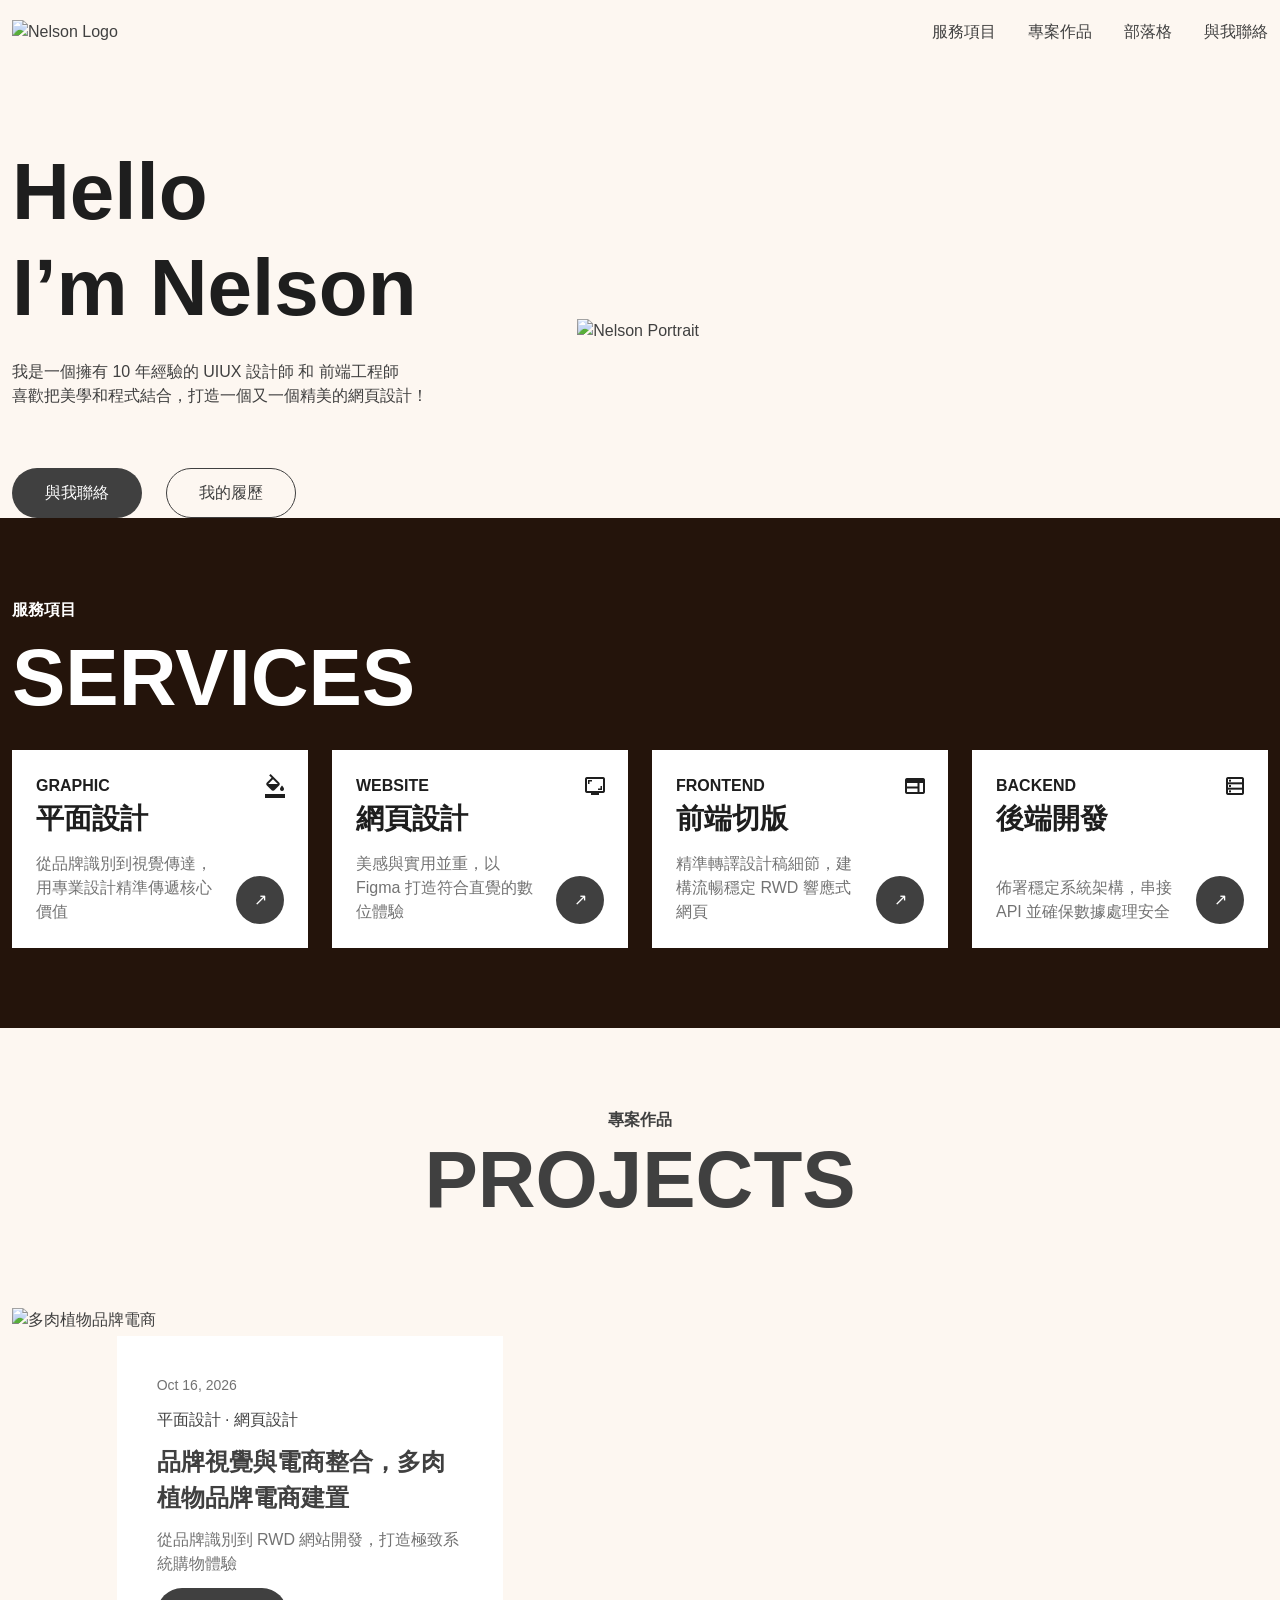
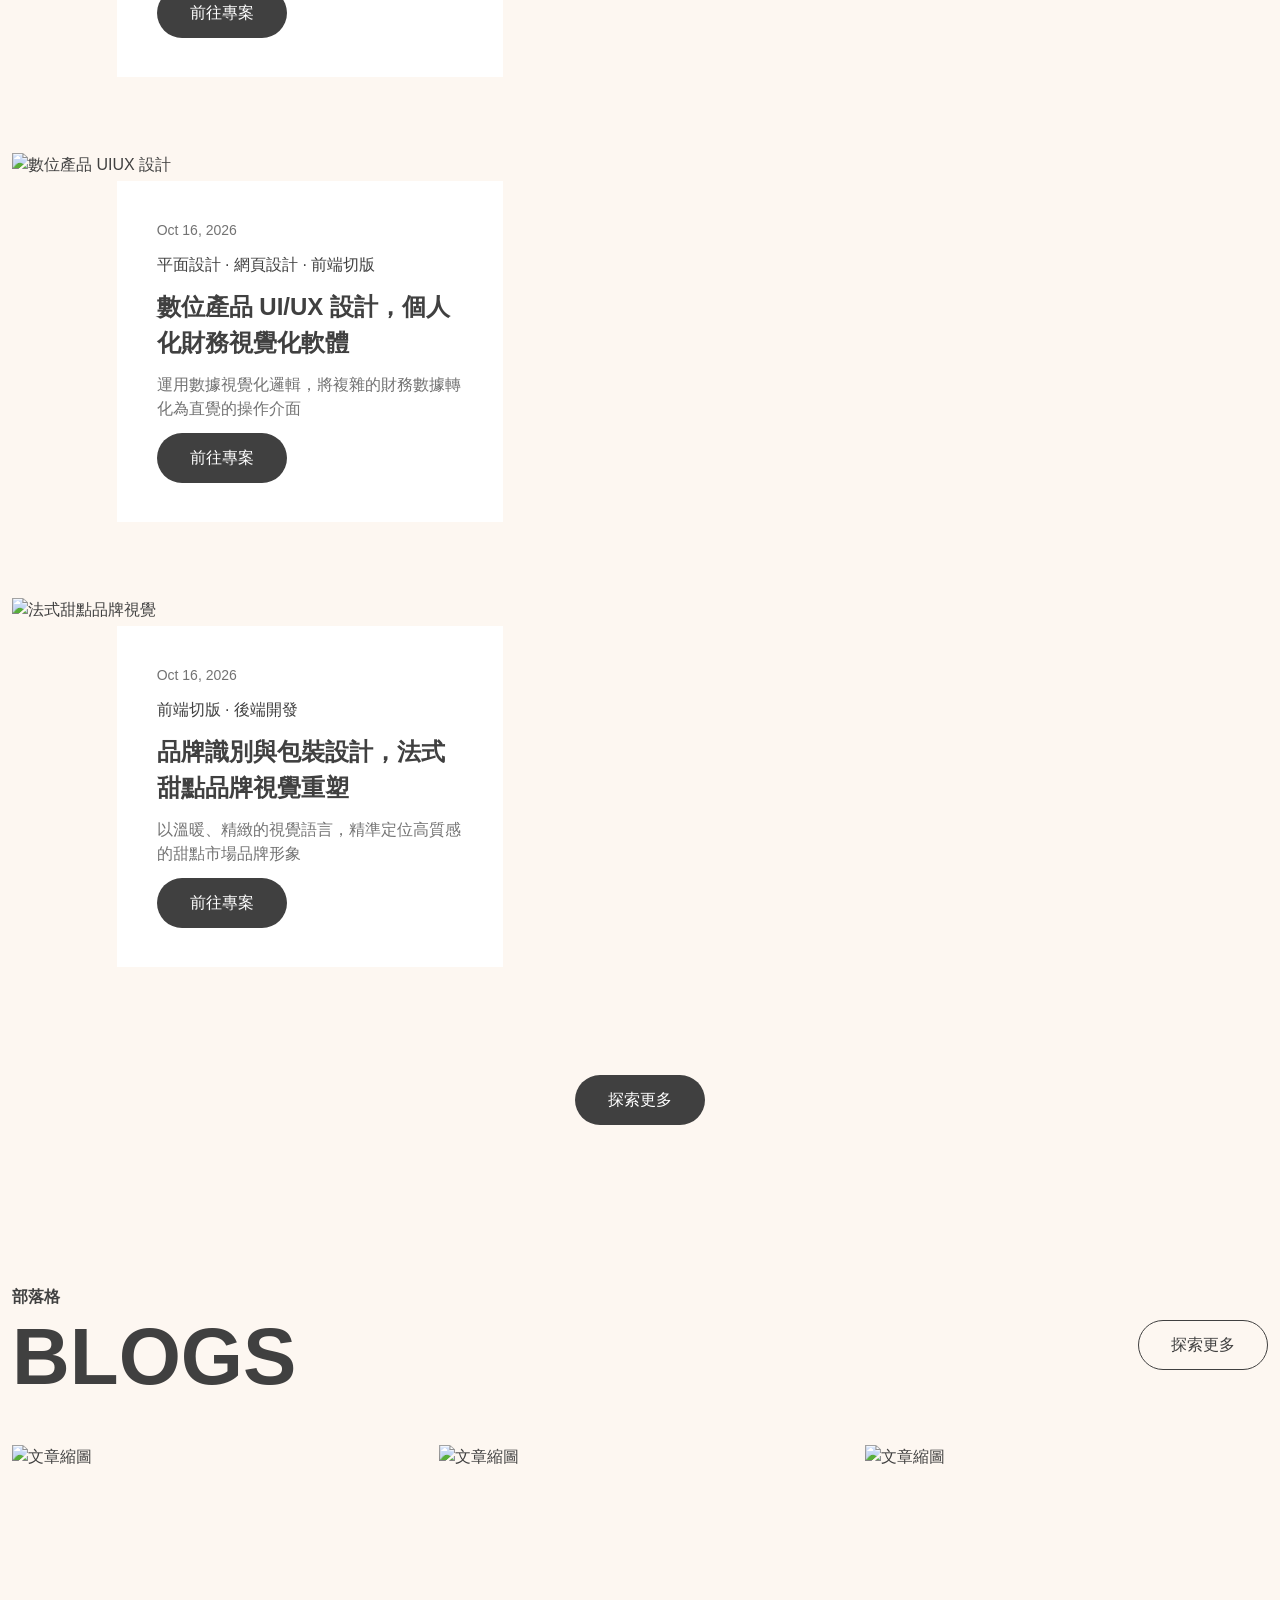
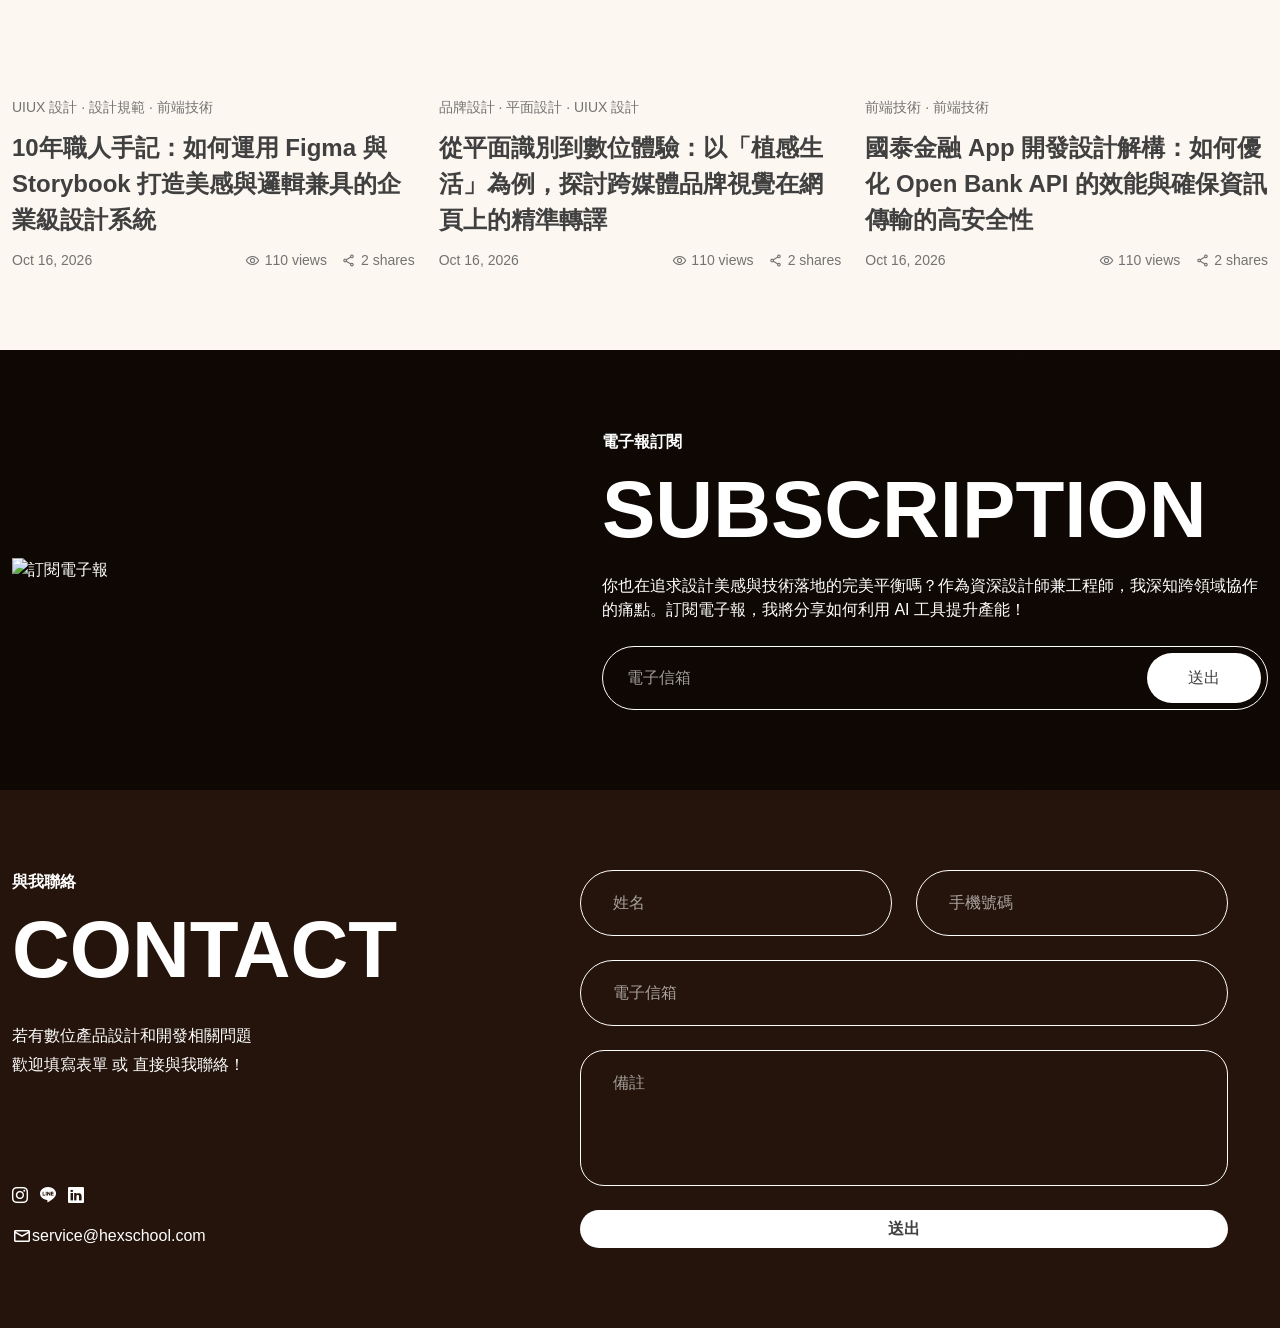
==== index.html @ 018e9fee "Refactor navbar for mobile responsiveness and enhance hero section layout; add projects and blogs se" ====
<!DOCTYPE html>
<html lang="en">
<head>
    <meta charset="UTF-8">
    <meta name="viewport" content="width=device-width, initial-scale=1.0">
    <link rel="stylesheet" href="./style.css">
    <link rel="stylesheet" href="https://cdn.jsdelivr.net/npm/bootstrap-icons@1.13.1/font/bootstrap-icons.min.css">
   <link href="https://fonts.googleapis.com/css2?family=Material+Symbols+Outlined" rel="stylesheet" />
    <title>Document</title>
</head>
<body>
    <!-- Nav Bar 導覽 -->
    <nav class="navbar bg-primary-50">
    <div class="container d-flex justify-between align-center">
        
        <a href="#" class="navbar__logo">
        <img src="https://raw.githubusercontent.com/hexschool/2022-web-layout-training/47001d42324ec6a2c7d00cc74ea79d70c57d578a/2026-web-camp/device-pc.svg" alt="Nelson Logo"> 
        </a>

        <button class="navbar__toggle" id="menu-toggle">
        <span class="material-symbols-outlined">dehaze</span>
        </button>

        <div class="navbar__collapse" id="navbar-collapse">
        <div class="navbar__overlay" id="menu-overlay"></div>
        
        <div class="navbar__menu-wrapper bg-primary-50">
            
            <div class="navbar__mobile-header d-flex justify-between align-center">
            <a href="#" class="navbar__logo">
                <img src="https://raw.githubusercontent.com/hexschool/2022-web-layout-training/47001d42324ec6a2c7d00cc74ea79d70c57d578a/2026-web-camp/device-mobile.svg" alt="Nelson Logo"> 
            </a>
            <button class="navbar__close" id="menu-close">
                <span class="material-symbols-outlined">close</span>
            </button>
            </div>

            <ul class="navbar__menu d-flex">
            <li><a href="#" class="navbar__link text-md text-neutral-700">服務項目</a></li>
            <li><a href="#" class="navbar__link text-md text-neutral-700">專案作品</a></li>
            <li><a href="#" class="navbar__link text-md text-neutral-700">部落格</a></li>
            <li><a href="#" class="navbar__link text-md text-neutral-700">與我聯絡</a></li>
            </ul>

        </div>
        </div>

    </div>
    </nav>

<!-- 首頁視覺區 (Hero Section) -->
    <header class="hero">
      <div class="container d-flex align-center">
          
          <!-- 左側：文字與按鈕區塊 -->
          <div class="hero__content">
            <!-- 🎯 跟著文字的裝飾圖 -->
            <img src="https://github.com/hexschool/2022-web-layout-training/blob/main/2026-web-camp/index_decora_3.png?raw=true" class="decora decora-3" alt="">
            <img src="https://github.com/hexschool/2022-web-layout-training/blob/main/2026-web-camp/index_decora_4.png?raw=true" class="decora decora-4" alt="">
            <img src="https://github.com/hexschool/2022-web-layout-training/blob/main/2026-web-camp/index_decora_5.png?raw=true" class="decora decora-5" alt="">
            
            <h1 class="title-xxxl text-neutral-900">Hello<br>I’m Nelson</h1>
            
            <p class="hero__desc text-md text-neutral-700">
                我是一個擁有 10 年經驗的 UIUX 設計師 和 前端工程師<br>
                喜歡把美學和程式結合，打造一個又一個精美的網頁設計！
            </p>
            
            <div class="hero__actions d-flex">
                <a href="#" class="btn bg-neutral-700 text-white text-md">與我聯絡</a>
                <a href="#" class="btn btn-outline bg-transparent text-neutral-700 text-md">我的履歷</a>
            </div>
          </div>
  
          <!-- 右側：照片區塊 -->
          <div class="hero__image">
            <!-- 🎯 死心塌地跟著照片的裝飾圖 (色塊) -->
            <img src="https://github.com/hexschool/2022-web-layout-training/blob/main/2026-web-camp/index_decora_1.png?raw=true" class="decora decora-1" alt="">
            <img src="https://github.com/hexschool/2022-web-layout-training/blob/main/2026-web-camp/index_decora_2.png?raw=true" class="decora decora-2" alt="">
            <!-- 主角照片 -->
            <img src="https://raw.githubusercontent.com/hexschool/2022-web-layout-training/refs/heads/main/2026-web-camp/index_person.png" class="person-img" alt="Nelson Portrait">
          </div>
          
      </div>
    </header>

    <!-- SERVICES 服務項目區塊 -->
    <section class="services bg-primary-900 text-white">
    <div class="container">
        
        <!-- 區塊標題 -->
        <!-- mb-6 是我們之前設定的 margin-bottom: 24px (可依設計稿微調) -->
        <div class="services__header mb-6">
        <p class="title-xxxs">服務項目</p>
        <h2 class="title-xxxl">SERVICES</h2>
        </div>

    <!-- 服務卡片列表容器 -->
    <div class="services__list">
      
      <!-- 卡片 1：平面設計 -->
      <div class="service-card bg-neutral-0 text-neutral-900">
        <!-- 上半部：標題群組 (左) 與 Icon (右) -->
        <div class="service-card__header d-flex justify-between">
          <div class="d-flex flex-column">
            <span class="title-xxxs">GRAPHIC</span>
            <h3 class="title-md">平面設計</h3>
          </div>
          <span class="material-symbols-outlined card-icon">format_color_fill</span>
        </div>
        
        <!-- 下半部：內文 (左) 與 按鈕 (右) -->
        <div class="service-card__bottom d-flex">
          <p class="text-md text-neutral-500">從品牌識別到視覺傳達，用專業設計精準傳遞核心價值</p>
          <a href="#" class="btn-circle bg-neutral-700 text-white">↗</a>
        </div>
      </div>

      <!-- 卡片 2：網頁設計 -->
      <div class="service-card bg-neutral-0 text-neutral-900">
        <div class="service-card__header d-flex justify-between">
          <div class="d-flex flex-column">
            <span class="title-xxxs">WEBSITE</span>
            <h3 class="title-md">網頁設計</h3>
          </div>
          <span class="material-symbols-outlined card-icon">screenshot_monitor</span>
        </div>
        <div class="service-card__bottom d-flex">
          <p class="text-md text-neutral-500">美感與實用並重，以 Figma 打造符合直覺的數位體驗</p>
          <a href="#" class="btn-circle bg-neutral-700 text-white">↗</a>
        </div>
      </div>

      <!-- 卡片 3：前端切版 -->
      <div class="service-card bg-neutral-0 text-neutral-900">
        <div class="service-card__header d-flex justify-between">
          <div class="d-flex flex-column">
            <span class="title-xxxs">FRONTEND</span>
            <h3 class="title-md">前端切版</h3>
          </div>
          <span class="material-symbols-outlined card-icon">web</span>
        </div>
        <div class="service-card__bottom d-flex">
          <p class="text-md text-neutral-500">精準轉譯設計稿細節，建構流暢穩定 RWD 響應式網頁</p>
          <a href="#" class="btn-circle bg-neutral-700 text-white">↗</a>
        </div>
      </div>

      <!-- 卡片 4：後端開發 -->
      <div class="service-card bg-neutral-0 text-neutral-900">
        <div class="service-card__header d-flex justify-between">
          <div class="d-flex flex-column">
            <span class="title-xxxs">BACKEND</span>
            <h3 class="title-md">後端開發</h3>
          </div>
          <span class="material-symbols-outlined card-icon">data_table</span>
        </div>
        <div class="service-card__bottom d-flex">
          <p class="text-md text-neutral-500">佈署穩定系統架構，串接 API 並確保數據處理安全</p>
          <a href="#" class="btn-circle bg-neutral-700 text-white">↗</a>
        </div>
      </div>

    </div>
    </div>
    </section>

    <section class="projects">
    <div class="container">
        
        <div class="projects__header text-center" style="margin-bottom: 80px;">
        <p class="title-xxxs text-neutral-700">專案作品</p>
        <h2 class="title-xxxl text-neutral-700">PROJECTS</h2>
        </div>

        <div class="projects__list d-flex flex-column">
        
        <div class="project-card">
            <div class="project-card__image">
            <img src="https://github.com/hexschool/2022-web-layout-training/blob/main/2026-web-camp/project_1.png?raw=true" alt="多肉植物品牌電商">
            </div>
            
            <div class="project-card__content bg-neutral-0 text-neutral-700">
            <p class="text-sm text-neutral-500">Oct 16, 2026</p>
            <p class="text-md text-neutral-700">平面設計 · 網頁設計</p>
            <h3 class="title-sm text-neutral-700">品牌視覺與電商整合，多肉植物品牌電商建置</h3>
            <p class="text-md text-neutral-500">從品牌識別到 RWD 網站開發，打造極致系統購物體驗</p>
            <a href="#" class="btn bg-neutral-700 text-white text-md">前往專案</a>
            </div>
        </div>

        <div class="project-card">
            <div class="project-card__image">
            <img src="https://github.com/hexschool/2022-web-layout-training/blob/main/2026-web-camp/project_2.png?raw=true" alt="數位產品 UIUX 設計">
            </div>
            
            <div class="project-card__content bg-neutral-0 text-neutral-900">
            <p class="text-sm text-neutral-500">Oct 16, 2026</p>
            <p class="text-md text-neutral-700">平面設計 · 網頁設計 · 前端切版</p>
            <h3 class="title-sm text-neutral-700">數位產品 UI/UX 設計，個人化財務視覺化軟體</h3>
            <p class="text-md text-neutral-500">運用數據視覺化邏輯，將複雜的財務數據轉化為直覺的操作介面</p>
            <a href="#" class="btn bg-neutral-700 text-white text-md">前往專案</a>
            </div>
        </div>

        <div class="project-card">
            <div class="project-card__image">
            <img src="https://github.com/hexschool/2022-web-layout-training/blob/main/2026-web-camp/project_3.png?raw=true" alt="法式甜點品牌視覺">
            </div>
            
            <div class="project-card__content bg-neutral-0 text-neutral-900">
            <p class="text-sm text-neutral-500">Oct 16, 2026</p>
            <p class="text-md text-neutral-700">前端切版 · 後端開發</p>
            <h3 class="title-sm text-neutral-700">品牌識別與包裝設計，法式甜點品牌視覺重塑</h3>
            <p class="text-md text-neutral-500">以溫暖、精緻的視覺語言，精準定位高質感的甜點市場品牌形象</p>
            <a href="#" class="btn bg-neutral-700 text-white text-md">前往專案</a>
            </div>
        </div>

        </div>

        <div class="d-flex justify-center" style="margin-top: 80px;">
        <a href="#" class="btn bg-neutral-700 text-white text-md">探索更多</a>
        </div>

    </div>
    </section>

    <section class="blogs">
    <div class="container">
        
        <div class="blogs__header d-flex justify-between align-end" style="margin-bottom: 40px;">
        <div>
            <p class="title-xxxs text-neutral-700">部落格</p>
            <h2 class="title-xxxl text-neutral-700">BLOGS</h2>
        </div>
        <a href="#" class="btn btn-outline bg-transparent text-neutral-700 text-md">探索更多</a>
        </div>

        <div class="blogs__list">
        
        <div class="blog-card">
            <div class="blog-card__image">
            <img src="https://github.com/hexschool/2022-web-layout-training/blob/main/2026-web-camp/blog_2.png?raw=true" alt="文章縮圖">
            </div>
            
            <div class="blog-card__content">
            <p class="text-sm text-neutral-500">UIUX 設計 · 設計規範 · 前端技術</p>
            <h3 class="title-sm text-neutral-700">10年職人手記：如何運用 Figma 與 Storybook 打造美感與邏輯兼具的企業級設計系統</h3>
            
            <div class="blog-card__meta text-sm text-neutral-500">
                <span>Oct 16, 2026</span>
                
                <div class="meta-stats">
                <div class="stat-item">
                    <span class="material-symbols-outlined meta-icon">visibility</span>
                    <span>110 views</span>
                </div>
                <div class="stat-item">
                    <span class="material-symbols-outlined meta-icon">share</span>
                    <span>2 shares</span>
                </div>
                </div>
                
            </div>
            </div>
        </div>

        <div class="blog-card">
            <div class="blog-card__image">
            <img src="https://github.com/hexschool/2022-web-layout-training/blob/main/2026-web-camp/blog_3.png?raw=true" alt="文章縮圖">
            </div>
            <div class="blog-card__content">
            <p class="text-sm text-neutral-500">品牌設計 · 平面設計 · UIUX 設計</p>
            <h3 class="title-sm text-neutral-700">從平面識別到數位體驗：以「植感生活」為例，探討跨媒體品牌視覺在網頁上的精準轉譯</h3>
            <div class="blog-card__meta text-sm text-neutral-500">
                <span>Oct 16, 2026</span>
                <div class="meta-stats">
                <div class="stat-item">
                    <span class="material-symbols-outlined meta-icon">visibility</span>
                    <span>110 views</span>
                </div>
                <div class="stat-item">
                    <span class="material-symbols-outlined meta-icon">share</span>
                    <span>2 shares</span>
                </div>
                </div>
            </div>
            </div>
        </div>

        <div class="blog-card">
            <div class="blog-card__image">
            <img src="https://github.com/hexschool/2022-web-layout-training/blob/main/2026-web-camp/blog_4.png?raw=true" alt="文章縮圖">
            </div>
            <div class="blog-card__content">
            <p class="text-sm text-neutral-500">前端技術 · 前端技術</p>
            <h3 class="title-sm text-neutral-700">國泰金融 App 開發設計解構：如何優化 Open Bank API 的效能與確保資訊傳輸的高安全性</h3>
            <div class="blog-card__meta text-sm text-neutral-500">
                <span>Oct 16, 2026</span>
                <div class="meta-stats">
                <div class="stat-item">
                    <span class="material-symbols-outlined meta-icon">visibility</span>
                    <span>110 views</span>
                </div>
                <div class="stat-item">
                    <span class="material-symbols-outlined meta-icon">share</span>
                    <span>2 shares</span>
                </div>
                </div>
            </div>
            </div>
        </div>

        </div>
    </div>
    </section>

    <section class="subscription bg-primary-900 text-white">
    <div class="container d-flex justify-between align-center">
        
        <div class="subscription__image">
        <img src="https://github.com/hexschool/2022-web-layout-training/blob/main/2026-web-camp/subscription.png?raw=true" alt="訂閱電子報">
        </div>

        <div class="subscription__content">
        <div class="subscription__header">
            <p class="title-xxxs text-white mb-2">電子報訂閱</p>
            <h2 class="title-xxxl text-white mb-4">SUBSCRIPTION</h2>
            <p class="text-md text-white">
            你也在追求設計美感與技術落地的完美平衡嗎？作為資深設計師兼工程師，我深知跨領域協作的痛點。訂閱電子報，我將分享如何利用 AI 工具提升產能！
            </p>
        </div>
        
        <form class="subscription__form d-flex align-center">
            <input type="email" placeholder="電子信箱" class="subscription__input text-md" required>
            <button type="submit" class="btn bg-neutral-0 text-neutral-700 text-md font-bold">送出</button>
        </form>
        </div>

    </div>
    </section>

    <section class="contact bg-primary-900 text-white">
    <div class="container">
        <div class="contact__inner">
      
      <div class="contact__text">
        <div class="contact__header mb-6">
          <p class="title-xxxs mb-2">與我聯絡</p>
          <h2 class="title-xxxl">CONTACT</h2>
        </div>
        <p class="text-md mb-6" style="line-height: 1.8;">
          若有數位產品設計和開發相關問題<br>
          歡迎填寫表單 或 直接與我聯絡！
        </p>
      </div>

      <form class="contact__form">
        <div class="form-row d-flex">
          <input class="form-input text-md" type="text" placeholder="姓名" required />
          <input class="form-input text-md" type="tel" placeholder="手機號碼" required />
        </div>
        <input class="form-input text-md" type="email" placeholder="電子信箱" required />
        <textarea class="form-textarea text-md" placeholder="備註"></textarea>
        <button type="submit" class="btn bg-neutral-0 text-neutral-700 title-xxxs submit-btn">送出</button>
      </form>

      <div class="contact__social-group">
        <div class="contact__socials d-flex align-center mb-4" style="gap: 12px;">
          <a href="#" class="social-icon"><i class="bi bi-instagram"></i></a>
          <a href="#" class="social-icon"><i class="bi bi-line"></i></a>
          <a href="#" class="social-icon"><i class="bi bi-linkedin"></i></a>
        </div>
        <div class="contact__email text-md d-flex align-center gap-2">
          <span class="material-symbols-outlined" style="font-size: 20px;">mail</span> 
          service@hexschool.com
        </div>
      </div>

    </div>
    </div>
    </section>

    <script src="all.js"></script>

</body>
</html>
---- style.css ----
/* =========================================
   Base Reset (基礎重置)
   ========================================= */
*, *::before, *::after {
  box-sizing: border-box;
  margin: 0;
  padding: 0;
}

body {
  font-family: var(--font-family-base);
  /* 預設為淺色底、深色字 */
  background-color: var(--color-primary-50); 
  color: var(--color-neutral-700);
  line-height: 1.5;
  -webkit-font-smoothing: antialiased;
}

/* 移除列表與連結的預設樣式 (這對導覽列很重要) */
ul, ol { list-style: none; }
a { text-decoration: none; color: inherit; }

/* =========================================
   OOCSS: 共用外觀 (Skins) - 顏色與排版
   ========================================= */
/* =========================================
   1. Design System Tokens (全域色彩變數)
   ========================================= */
:root {
  /* Primary (主色系) */
  --color-primary-50: #FDF7F1;
  --color-primary-100: #FDE6CF;
  --color-primary-500: #F5B87B;
  --color-primary-900: #24140B;

  /* Neutral (中性色/灰階) */
  --color-neutral-0: #FFFFFF;
  --color-neutral-500: #737373;
  --color-neutral-700: #404040;
  --color-neutral-900: #1E1E1E;

  /* Dark (透明度遮罩) */
  --color-dark-40a: rgba(0, 0, 0, 0.4);
  --color-dark-60a: rgba(0, 0, 0, 0.6);

  --font-family-base: "Noto Sans", sans-serif;
}

/* =========================================
   2. OOCSS: Background Colors (背景色積木)
   ========================================= */
.bg-primary-50  { background-color: var(--color-primary-50); }
.bg-primary-100 { background-color: var(--color-primary-100); }
.bg-primary-500 { background-color: var(--color-primary-500); }
.bg-primary-900 { background-color: var(--color-primary-900); }

.bg-neutral-0   { background-color: var(--color-neutral-0); }
.bg-neutral-500 { background-color: var(--color-neutral-500); }
.bg-neutral-700 { background-color: var(--color-neutral-700); }
.bg-neutral-900 { background-color: var(--color-neutral-900); }

.bg-dark-40a    { background-color: var(--color-dark-40a); }
.bg-dark-60a    { background-color: var(--color-dark-60a); }
.bg-transparent { background-color: transparent; }

/* =========================================
   3. OOCSS: Text Colors (文字顏色積木)
   ========================================= */
/* 這裡我挑選了最常用於文字的顏色來建立 Class，避免產生過多用不到的程式碼 */
.text-primary-500 { color: var(--color-primary-500); }
.text-primary-900 { color: var(--color-primary-900); }

.text-white       { color: var(--color-neutral-0); } /* 習慣上把 neutral-0 叫 white，語意更直覺 */
.text-neutral-500 { color: var(--color-neutral-500); } /* 適合用於次要資訊、日期 */
.text-neutral-700 { color: var(--color-neutral-700); } /* 適合用於主要標題與內文 */
.text-neutral-900 { color: var(--color-neutral-900); }

/* =========================================
   OOCSS: Typography (字體積木) 
   Family: 預設皆為 Noto Sans (於 body 設定)
   ========================================= */

/* --- Display (特大展示字體) | Weight: 700, Line-height: 1.2 --- */
.display-1 { font-size: 300px; font-weight: 700; line-height: 1.2; }
.display-2 { font-size: 160px; font-weight: 700; line-height: 1.2; }

/* --- Heading (標題系統) | Weight: 700 --- */
.title-xxxl  { font-size: 80px; font-weight: 700; line-height: 1.2; }
.title-xxl   { font-size: 48px; font-weight: 700; line-height: 1.2; }
.title-xl    { font-size: 40px; font-weight: 700; line-height: 1.2; }
/* 從 Large 開始，行高變成 1.5 (150%) */
.title-lg    { font-size: 32px; font-weight: 700; line-height: 1.5; }
.title-md    { font-size: 28px; font-weight: 700; line-height: 1.5; }
.title-sm    { font-size: 24px; font-weight: 700; line-height: 1.5; }
.title-xs    { font-size: 20px; font-weight: 700; line-height: 1.5; }
.title-xxs   { font-size: 18px; font-weight: 700; line-height: 1.5; }
.title-xxxs  { font-size: 16px; font-weight: 700; line-height: 1.5; }
.title-xxxxs { font-size: 14px; font-weight: 700; line-height: 1.5; }

/* --- Label / Paragraph (標籤與內文) | Weight: 500, Line-height: 1.5 --- */
/* Noto Sans 的 500 通常對應 CSS 的 medium，若載入的字體只有 400/700，可改為 400 或 normal */
.text-md { font-size: 16px; font-weight: 500; line-height: 1.5; }
.text-sm { font-size: 14px; font-weight: 500; line-height: 1.5; }
.text-xs { font-size: 13px; font-weight: 500; line-height: 1.5; }

/* 預設為桌機版樣式 */
/* =========================================
   OOCSS: Layout Tools (排版積木)
   ========================================= */
/* 文字對齊 */
.text-center { text-align: center; }

/* Flexbox 快捷設定 (保持單一職責) */
.d-flex         { display: flex; }
.flex-column    { flex-direction: column; }
.align-center   { align-items: center; }
.justify-between{ justify-content: space-between; }
.justify-center { justify-content: center; }

/* 常用的通用間距 */
.mb-2 { margin-bottom: 8px; }
.mb-4 { margin-bottom: 16px; }
.mb-6 { margin-bottom: 24px; }

/* =========================================
   OOCSS: 結構物件 (Objects) - 骨架
   ========================================= */
/* 按鈕基礎骨架 (無顏色) */
.btn {
  display: inline-flex;
  align-items: center;
  justify-content: center;
  padding: 12px 32px; /* 預設間距 */
  border-radius: 40px; /* 圓角結構 */
  border: 1px solid transparent; /* 預留給外框按鈕 */
  cursor: pointer;
  transition: all 0.3s ease; /* 互動過場 */
}

/* 按鈕外觀擴充 (實心/外框) */
.btn-outline {
  border-color: currentColor; /* 外框顏色跟隨文字顏色 */
}

/* =========================================
   Layout Container (全域容器)
   ========================================= */
.container {
  max-width: 1320px; 
  padding: 0 12px;
  margin: 0 auto;
}

/*  開始  */
/* =========================================
   Components: Nav Bar (Desktop 預設)
   ========================================= */
.navbar {
  padding: 20px 0; 
  /* 確保 navbar 在最上層，避免被下方區塊蓋住 */
  position: relative; 
  z-index: 100;
}

.navbar__menu {
  gap: 32px; 
}

.navbar__link {
  transition: opacity 0.3s ease; 
}

.navbar__link:hover {
  opacity: 0.7; 
}

/* 在桌機版時，隱藏所有手機專用的按鈕與結構 */
.navbar__toggle,
.navbar__mobile-header,
.navbar__overlay {
  display: none;
}

/* =========================================
   📱 RWD: Nav Bar 手機尺寸 (小於 768px)
   ========================================= */
@media (max-width: 767.98px) {
  
  /* 1. 顯示漢堡按鈕 */
  .navbar__toggle {
    display: block;
    background: transparent;
    border: none;
    color: var(--color-neutral-700);
    cursor: pointer;
  }

  .navbar__toggle span {
    font-size: 28px; /* 讓漢堡圖示稍微大一點，方便點擊 */
    display: flex;
  }

  /* 2. 把整個導覽列抽離畫面，變成全螢幕彈出層 (預設隱藏) */
  .navbar__collapse {
    position: fixed;
    top: 0;
    left: 0;
    width: 100%;
    height: 100vh; /* 佔滿整個螢幕高度 */
    z-index: 999;
    
    /* 🎯 預設隱藏，等待 JS 加上 .is-open class 時才顯示 */
    opacity: 0;
    visibility: hidden;
    transition: all 0.3s ease;
  }

  /* 🎯 當 JS 啟動這個 class 時，選單就會滑順地浮現 */
  .navbar__collapse.is-open {
    opacity: 1;
    visibility: visible;
  }

  /* 3. 60% 黑色遮罩 */
  .navbar__overlay {
    display: block;
    position: absolute;
    top: 0;
    left: 0;
    width: 100%;
    height: 100%;
    /* 套用你設計系統裡早就準備好的 60% 遮罩變數！ */
    background-color: var(--color-dark-60a); 
    z-index: 1;
  }

  /* 4. 白色/淺米色 選單內容區塊 */
  .navbar__menu-wrapper {
    position: relative;
    z-index: 2; /* 確保浮在黑色遮罩之上 */
    padding: 20px 12px 60px; /* 內部留白 */
    /* 展開時，稍微加上陰影增加立體感 */
    box-shadow: 0 4px 20px rgba(0,0,0,0.1); 
  }

  /* 5. 手機版展開時的頭部 (包含 X 按鈕) */
  .navbar__mobile-header {
    display: flex;
    padding-bottom: 40px; /* 與下方選單拉開距離 */
  }

  .navbar__close {
    background: transparent;
    border: none;
    color: var(--color-neutral-700);
    cursor: pointer;
  }

  .navbar__close span {
    font-size: 28px;
    display: flex;
  }

  /* 6. 將原本橫排的選單，改為直排且置中 */
  .navbar__menu {
    flex-direction: column;
    align-items: center;
    gap: 32px; /* 垂直文字的間距 */
  }
}

/* =========================================
   Components: Hero Section (Desktop)
   ========================================= */
.hero {
  padding-top: 80px; 
  padding-bottom: 0; /* 🎯 關鍵 1：強烈移除底部留白，讓內部元素可以直接踩到底線！ */
  overflow: hidden; 
}

/* 🎯 父容器設定相對定位，作為裝飾圖的基準點 */
.hero__content,
.hero__image {
  position: relative; 
  z-index: 1; 
}

.hero .container {
  gap: 24px; 
  align-items: center; /* 讓左邊文字相對於整張照片垂直置中 */
}

.hero__content {
  flex: 1; 
}

.hero__desc {
  margin-top: 24px;
  margin-bottom: 60px; 
}

.hero__actions {
  gap: 24px; 
}

/* 照片區塊大小限制 */
.hero__image {
  /* 🎯 關鍵 2：恢復你原本精準量測的 746px 寬度！ */
  flex: 0 0 746px; 
  max-width: 55%;
}

.hero__image .person-img {
  width: 100%;
  height: 100%;
  object-fit: cover;
  display: block;
}

/* ... (中間的 .decora 裝飾圖設定請完全保留上一版的樣子) ... */

/* =========================================
   📱 RWD: Hero 手機尺寸 (小於 768px)
   ========================================= */
@media (max-width: 767.98px) {
  
  .hero {
    /* 🎯 關鍵 3：手機版因為變成「上圖下文」，文字被擠到最下面，必須把底部的呼吸空間補回來，才不會跟下一個區塊黏在一起 */
    padding-bottom: 80px; 
  }

  .hero .container {
    flex-direction: column-reverse; 
    gap: 40px;
  }

  /* 釋放寬度，讓圖片跟文字都佔滿螢幕 */
  .hero__image,
  .hero__content {
    width: 100%;
    max-width: 100%;
    flex: none;
  }

  /* 微調手機版按鈕間距 */
  .hero__actions {
    gap: 12px;
  }
  
  .hero__actions .btn {
    padding: 12px 24px; 
  }

  /* 隱藏/微調手機版裝飾圖 */
  .decora-3 {
    left: 30%;
  }
  .decora-4 {
    top: 5%;
    right: 0;
  }
  .decora-5 {
    bottom: 30%;
    right: 0;
  }
}

/* =========================================
   🪄 Hero 裝飾圖 (Decorations)
   ========================================= */
.decora {
  position: absolute;
  z-index: -1; /* 預設放在文字和圖片的後方 */
}

/* 依附在照片上的色塊 */
.decora-1 {
  top: -8%; 
  left: -8%;
  z-index: 2; /* 這塊特例，要壓在照片上方 */
}
.decora-2 {
  bottom: 10%; 
  right: -10%;
  z-index: 2;
}

/* 依附在文字區的線條與太陽 */
.decora-3 {
  top: -15%; 
  left: -15%;

}
.decora-4 {
  top: -10%; 
  right: 25%;
}
.decora-5 {
  bottom: -25%; 
  right: -5%;
}

/* =========================================
   📱 RWD: Hero 手機尺寸 (小於 768px)
   ========================================= */
@media (max-width: 767.98px) {
  
  .hero {
    /* 🎯 關鍵 3：手機版因為變成「上圖下文」，文字被擠到最下面，必須把底部的呼吸空間補回來，才不會跟下一個區塊黏在一起 */
    padding-bottom: 80px; 
  }

  .hero .container {
    flex-direction: column-reverse; 
    gap: 40px;
  }

  /* 釋放寬度，讓圖片跟文字都佔滿螢幕 */
  .hero__image,
  .hero__content {
    width: 100%;
    max-width: 100%;
    flex: none;
  }

  /* 微調手機版按鈕間距 */
  .hero__actions {
    gap: 12px;
  }
  
  .hero__actions .btn {
    padding: 12px 24px; 
  }

  /* 隱藏/微調手機版裝飾圖 */
  .decora-3 {
    top: 0; 
    left: 0;
    bottom: 10%;
    right: -5%;
  }
  .decora-4 {
    top: 5%;
    right: -5%;
  }
  .decora-5 {
    bottom: -15%;
    right: 75%;
  }
}

/* =========================================
   Components: Services Section
   ========================================= */
.services {
  padding: 80px 0; /* 區塊上下留白 */
}

.services__header h2 {
  margin-top: 8px; /* 微調小標題跟大標題的間距 */
}

/* 🎯 這裡就是 CSS Grid！只要這 3 行，版面自動切成 4 等份 */
.services__list {
  display: grid; 
  /* 
     翻譯蒟蒻：
     repeat(4, ...) 意思是「重複 4 次」
     1fr (Fraction) 意思是「1 等份的剩餘空間」
     整句的意思就是：幫我畫 4 個欄位 (Columns)，每一個都佔 1 等份 (等寬)！
  */
  grid-template-columns: repeat(4, 3fr); 
  
  /* 這就等於 Figma 裡的 Gutter */
  gap: 24px; 
}

/* =========================================
   Components: Service Card
   ========================================= */
.service-card {
  /* 根據你的截圖，更新為 24px */
  padding: 24px; 
  /* 保底高度，讓它未滿 174px 時也能撐開，超過時自動長高 */
  min-height: 174px; 
  display: flex;
  flex-direction: column; 
}

.card-icon {
  font-size: 21px;
  width: 21px;
  height: 21px;
  flex-shrink: 0; 
}

/* 下半部群組 */
.service-card__bottom {
  /* 這裡維持不變，讓內文與按鈕同行並推到底部 */
  margin-top: 12px; 
  gap: 12px; 
  align-items: flex-end; 
  margin-top: auto; 
  padding-top: 12px; 
}

/* 🎯 根據數據：右下 button 更新為 48px * 48px */
.btn-circle {
  display: inline-flex;
  justify-content: center;
  align-items: center;
  width: 48px;  /* 更新尺寸 */
  height: 48px; /* 更新尺寸 */
  border-radius: 50%; 
  text-decoration: none;
  transition: opacity 0.3s ease;
  flex-shrink: 0; /* 絕對防禦：防止按鈕被長文字擠壓變形 */
}

.btn-circle:hover {
  opacity: 0.8;
}

/* =========================================
   📱 RWD: Services 手機尺寸 (小於 768px)
   ========================================= */
@media (max-width: 767.98px) {
  
  .services {
    padding: 60px 0; /* 手機版可以稍微縮小區塊上下留白 */
  }

  .services__list {
    /* 1. 從 Grid 改為水平 Flex 排列，並且絕對不准換行！ */
    display: flex;
    flex-wrap: nowrap;
    
    /* 2. 開啟水平滾動 */
    overflow-x: auto;
    
    /* 3. 🎯 資深前端切版秘訣：突破 Container 限制
       因為外層 container 有左右 padding，會導致滾動被截斷在畫面內。
       我們利用「負 margin 抵消 + 補回 padding」的技巧，讓卡片可以滑到螢幕最邊緣！*/
    margin-left: -12px;
    margin-right: -12px;
    padding-left: 12px;
    padding-right: 12px;
    
    /* 4. 開啟平滑的滾動吸附功能 (讓卡片滑動時有「卡扣」的感覺) */
    scroll-snap-type: x mandatory;
    
    /* 5. 隱藏醜醜的系統滾動條 (保持介面極簡風格) */
    -ms-overflow-style: none;  /* IE 和 Edge */
    scrollbar-width: none;     /* Firefox */
  }

  /* 隱藏 Chrome, Safari, Opera 的系統滾動條 */
  .services__list::-webkit-scrollbar {
    display: none;
  }

  /* 🎯 鎖死卡片寬度，讓右側露出半張卡片暗示可以滑動 */
  .service-card {
    /* 寬度設為 280px (或視你的設計稿微調)，不允許被擠壓 (flex-shrink: 0) */
    flex: 0 0 280px; 
    
    /* 設定滑動停止時的對齊點：對齊卡片的開頭 */
    scroll-snap-align: start; 
  }
}

/* =========================================
   📱 RWD: Services 手機尺寸 (小於 768px)
   ========================================= */
@media (max-width: 767.98px) {
  
  .services {
    padding: 60px 0; /* 手機版可以稍微縮小區塊上下留白 */
  }

  .services__list {
    /* 1. 從 Grid 改為水平 Flex 排列，並且絕對不准換行！ */
    display: flex;
    flex-wrap: nowrap;
    
    /* 2. 開啟水平滾動 */
    overflow-x: auto;
    
    /* 3. 🎯 資深前端切版秘訣：突破 Container 限制
       因為外層 container 有左右 padding，會導致滾動被截斷在畫面內。
       我們利用「負 margin 抵消 + 補回 padding」的技巧，讓卡片可以滑到螢幕最邊緣！*/
    margin-left: -12px;
    margin-right: -12px;
    padding-left: 12px;
    padding-right: 12px;
    
    /* 4. 開啟平滑的滾動吸附功能 (讓卡片滑動時有「卡扣」的感覺) */
    scroll-snap-type: x mandatory;
    
    /* 5. 隱藏醜醜的系統滾動條 (保持介面極簡風格) */
    -ms-overflow-style: none;  /* IE 和 Edge */
    scrollbar-width: none;     /* Firefox */
  }

  /* 隱藏 Chrome, Safari, Opera 的系統滾動條 */
  .services__list::-webkit-scrollbar {
    display: none;
  }

  /* 🎯 鎖死卡片寬度，讓右側露出半張卡片暗示可以滑動 */
  .service-card {
    /* 寬度設為 280px (或視你的設計稿微調)，不允許被擠壓 (flex-shrink: 0) */
    flex: 0 0 280px; 
    
    /* 設定滑動停止時的對齊點：對齊卡片的開頭 */
    scroll-snap-align: start; 
  }
}


/* =========================================
   Components: Projects Section
   ========================================= */
.projects {
  padding: 80px 0; /* 區塊上下 80px 留白 */
}

/* 列表內部的卡片間距 (若設計稿有空隙可微調，先抓 48px) */
.projects__list {
  gap: 48px; 
}

/* 🎯 Grid 疊加魔法 */
.project-card {
  display: grid;
  grid-template-columns: repeat(12, 1fr);
  align-items: center; /* 讓白色卡片垂直置中 */
}

.project-card__image {
  /* 圖片佔據全部 12 欄，並強制高度為你的精準數據 397px */
  grid-column: 1 / 13; 
  grid-row: 1; 
  height: 397px; 
}

.project-card__image img {
  width: 100%;
  height: 100%;
  object-fit: cover;
  display: block;
}

.project-card__content {
  /* 讓卡片從第 2 欄開始，創造微內縮的精緻感 */
  grid-column: 2 / span 5; 
  grid-row: 1; /* 大家都待在第 1 列，自然重疊！ */
  z-index: 2; 
  
  /* 🎯 套用你抓出的所有精準數據 */
  width: 386px; 
  height: 341px; 
  padding: 40px; 
  
  /* 🎯 魔法排版：所有元素間距 12px */
  display: flex;
  flex-direction: column;
  justify-content: center; /* 垂直置中內部文字 */
  gap: 12px; 
}

/* 針對卡片內的按鈕，防止它被 flex-direction: column 拉長 */
.project-card__content .btn {
  /* 讓按鈕維持自身內容大小，並靠左對齊 */
  align-self: flex-start; 
}

/* =========================================
   Components: Blogs Section
   ========================================= */
.blogs {
  padding: 80px 0;
}

.blogs__list {
  display: grid;
  grid-template-columns: repeat(3, 1fr); /* 切成 3 等份，每份剛好 416px */
  gap: 24px;
}

.blogs__header {
  display: flex;
  justify-content: space-between;
  /* 🎯 關鍵修正：告訴 Flexbox 貼齊底部，絕對不要拉伸按鈕！ */
  align-items: center; 

  /* 牢記你的規則：標題與下方內容相距 40px */
  margin-bottom: 40px; 
}

/* =========================================
   Components: Blog Card
   ========================================= */
.blog-card {
  display: flex;
  flex-direction: column;
  /* 🎯 移除背景、移除圓角、移除 padding */
  /* 🎯 牢記你的規則：卡片內圖片與文字區塊距離 12px */
  gap: 12px; 
}

.blog-card__image {
  /* 🎯 精準高度設定：240px */
  height: 240px; 
  width: 100%;
}

.blog-card__image img {
  width: 100%;
  height: 100%;
  object-fit: cover;
  display: block;
}

.blog-card__content {
  display: flex;
  flex-direction: column;
  flex: 1; /* 讓內容區塊撐滿剩餘高度 */
  
  /* 🎯 牢記你的規則：卡片內文字段落之間全部相距 12px！ */
  gap: 12px; 
}

/* --- 卡片底部 Meta 資訊區塊 --- */
.blog-card__meta {
  margin-top: auto; 
  display: flex;
  justify-content: space-between;
  align-items: center; /* 讓左右兩邊中心對齊 */
  
  /* 🎯 關鍵防禦：強制拔除 1.5 的行高，消除幽靈空間 */
  line-height: 1; 
}

.meta-stats {
  display: flex;
  align-items: center; /* 確保內部群組也絕對置中 */
  gap: 12px; 
}

.stat-item {
  display: flex;
  align-items: center; /* 讓 Icon 跟文字的中心點精準對齊 */
  gap: 2px; 
}

/* 🎯 利用父層組合，權重變成 10 + 10 = 20！輕鬆擊敗 Google 的 10 */
.stat-item .meta-icon {
  font-size: 15px; 
  width: 20px;
  height: 20px;
  
  display: flex; 
  justify-content: center;
  align-items: center;
  line-height: 1; 
}

/* =========================================
   Components: Subscription Section
   ========================================= */
.subscription {
  padding: 80px 0; 
  /* 🎯 魔法疊加術：
    在原本的 url() 前面，加上一個從頭到尾都是 60% 黑色的 linear-gradient。
    CSS 支援多重背景，寫在越前面的會疊在越上層！
  */
  background-image: linear-gradient(var(--color-dark-60a), var(--color-dark-60a)), 
                    url('https://github.com/hexschool/2022-web-layout-training/blob/main/2026-web-camp/subscription_bg.png?raw=true');
  background-size: cover; 
  background-position: center;
  background-repeat: no-repeat;
}

/* 🎯 圖片區域：給予彈性 */
.subscription__image {
  width: 526px;
  max-width: 100%; /* 螢幕不夠大時，最多只能佔滿 100% */
}

.subscription__image img {
  width: 100%;
  height: 100%;
  object-fit: cover;
  display: block;
}

/* 🎯 內容區域：給予彈性 */
.subscription__content {
  width: 666px;
  max-width: 100%; /* 防禦性設定 */
  display: flex;
  flex-direction: column;
}

/* 表單區塊與輸入框維持你先前的設定即可... */
.subscription__form {
  margin-top: 24px;
  height: 64px; 
  border: 1px solid #FFFFFF; 
  border-radius: 40px; 
  padding: 6px 6px 6px 24px; 
}

.subscription__input {
  flex: 1; 
  background-color: transparent; 
  border: none; 
  color: #FFFFFF;
  outline: none;
}

.subscription__input::placeholder {
  color: rgba(255, 255, 255, 0.6); 
}

.subscription__form .btn {
  height: 100%;
  padding: 0 40px; 
  white-space: nowrap; 
}

/* =========================================
   📱 RWD: Subscription 平板尺寸以下 (992px)
   ========================================= */
@media (max-width: 991.98px) {
  /* 將原本左右並排的結構，強制改為上下堆疊 */
  .subscription .container.d-flex {
    flex-direction: column;
    gap: 40px; /* 上下區塊的間距 */
  }

  .subscription__image,
  .subscription__content {
    width: 100%; /* 讓圖片跟內容在小螢幕時都能完整延展 */
  }
}

@media (max-width: 767.98px) {
  /* 手機版可以考慮把字體稍微縮小，表單高度微調等 */
  .subscription__form {
    height: 56px; 
    padding: 4px 4px 4px 16px;
  }
}

/* =========================================
   Contact 佈局：Grid 拼圖魔法 (外層排版)
   ========================================= */
.contact__inner {

    display: grid;
  /* 左邊自動延展，右邊保留你精準設定的 58% */
    grid-template-columns: 1fr 58%;
  
  /* 桌機版拼圖：左上文字、左下社群、右側整個是表單 */
    grid-template-areas:
    "text form"
    "social form";
    padding: 80px 0;
}

/* 幫積木貼上對應的名字 */
.contact__text { 
  grid-area: text; 
  
}

.contact__social-group { 
  grid-area: social; 
  align-self: end; /* 讓社群貼齊下方 */
}


/* =========================================
   Contact Form (聯絡表單內部樣式 - 完全保留你的傑作)
   ========================================= */
.contact__form {
  grid-area: form; /* 告訴這塊積木它叫 form */
  /* (移除了原本的 width: 58%，因為交給 Grid 管理了) */
  padding: 0 40px; 
  display: flex;
  flex-direction: column;
  gap: 24px; 

}

.form-row {
  display: flex;
  gap: 24px; 

}

.form-input, 
.form-textarea {
  font-family: inherit; 
  width: 100%;
  color: #FFFFFF;
  background: transparent;
  border: 1px solid #FFFFFF;
  border-radius: 40px;
  outline: none;
  padding: 20px 32px; 
  transition: box-shadow 0.3s ease;
}

.form-input:focus,
.form-textarea:focus {
  box-shadow: 0 0 0 3px rgba(255, 255, 255, 0.2); 
}

.form-textarea {
  height: 136px; 
  border-radius: 24px; 
  resize: none; 
}

.form-input::placeholder,
.form-textarea::placeholder {
  color: rgba(255, 255, 255, 0.6); 
}

.contact__form .submit-btn {
  width: 100%;
  padding: 6px 0; /* 你之前設定的 padding */
}

/* =========================================
   📱 RWD: Contact 響應式設計
   ========================================= */

/* 平板尺寸 (Tablet) - 小於 992px */
@media (max-width: 991.98px) {
  .contact__inner {
    /* 變成只有一個直欄 */
    grid-template-columns: 1fr;
    
    /* 🎯 魔法發生：在這裡把順序改成「文字 -> 表單 -> 社群」 */
    grid-template-areas:
      "text"
      "form"
      "social";
      
    gap: 60px; /* 拉開上下區塊的間距 */
  }

  .contact__form {
    padding: 0; /* 移除原本左右 40px 的內距，讓表單切齊邊緣 */
  }
}

/* 手機尺寸 (Mobile) - 小於 768px */
@media (max-width: 767.98px) {
  .form-row {
    flex-direction: column;
  }
  
  .form-input, 
  .form-textarea {
    padding: 16px 24px;
  }
}
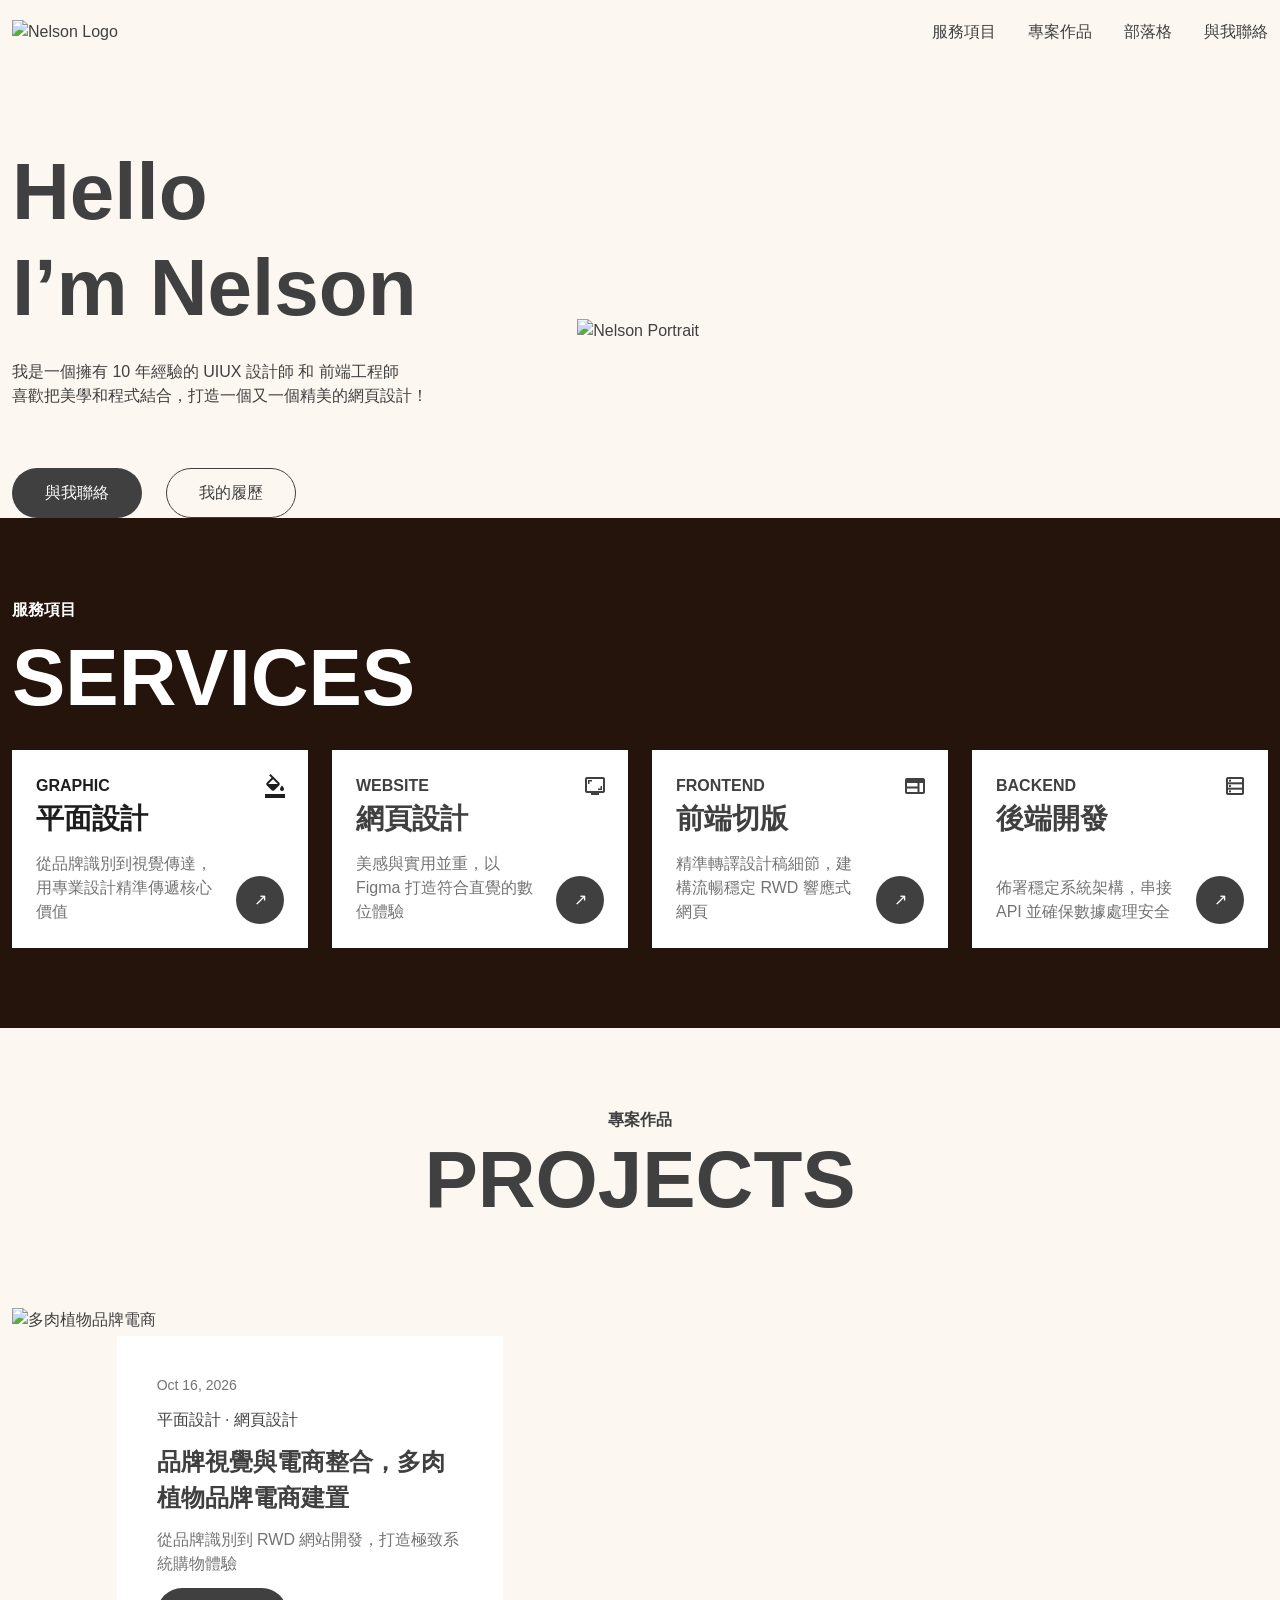
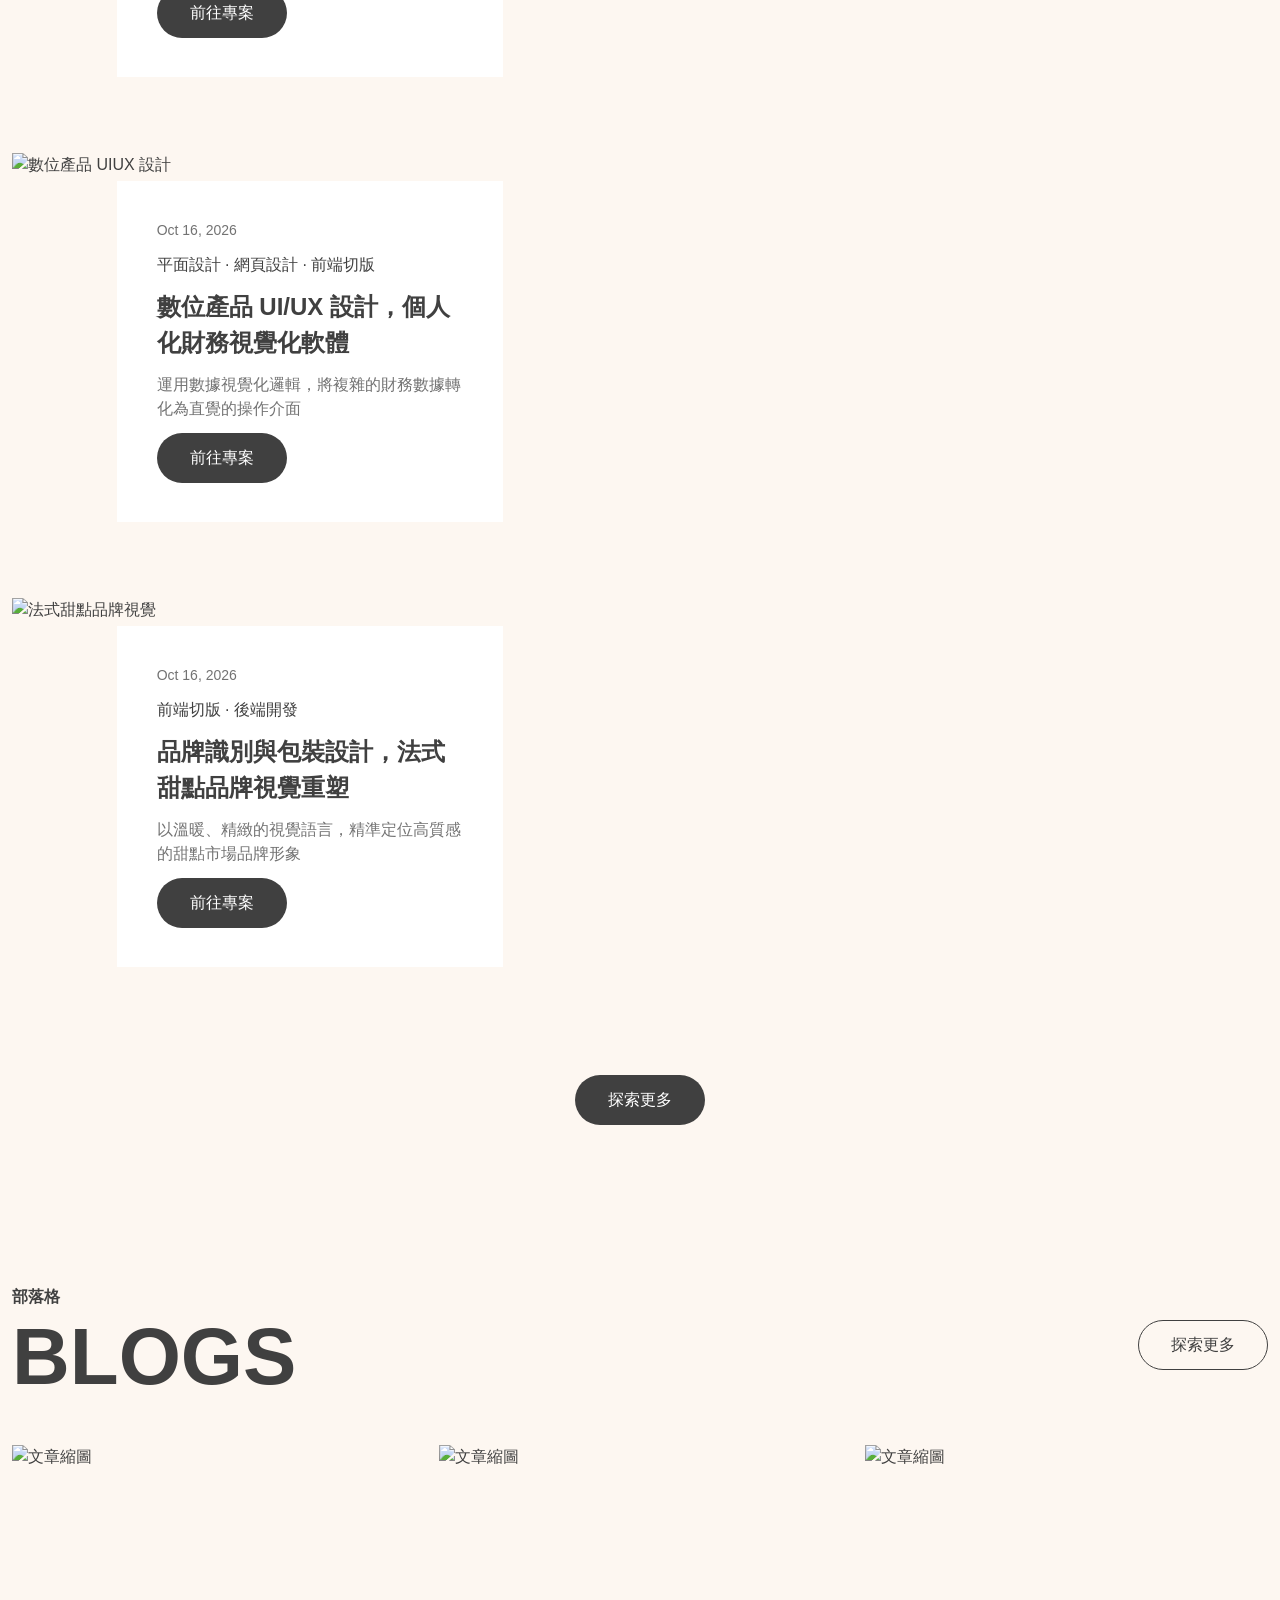
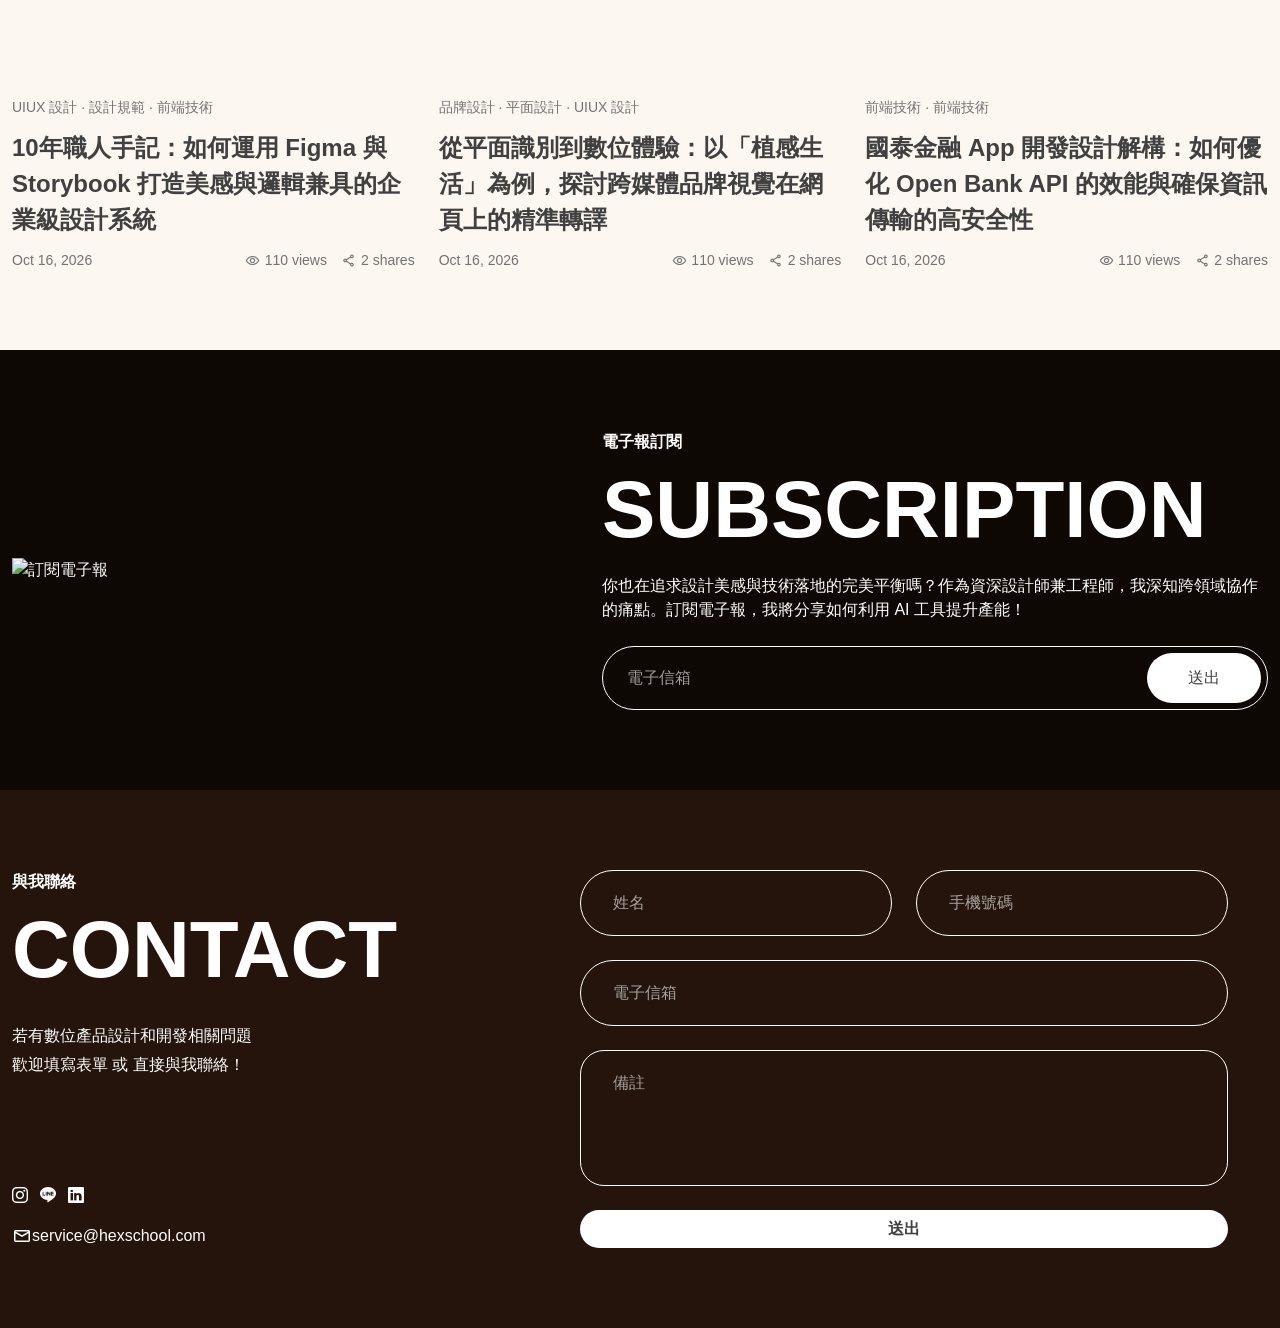
==== commit 02a0ce5f: "新增 AOS 動畫效果至多個區塊，並調整響應式設計以改善手機版字體大小" ====
--- a/index.html
+++ b/index.html
@@ -6,6 +6,7 @@
     <link rel="stylesheet" href="./style.css">
     <link rel="stylesheet" href="https://cdn.jsdelivr.net/npm/bootstrap-icons@1.13.1/font/bootstrap-icons.min.css">
    <link href="https://fonts.googleapis.com/css2?family=Material+Symbols+Outlined" rel="stylesheet" />
+    <link href="https://unpkg.com/aos@2.3.1/dist/aos.css" rel="stylesheet">
     <title>Document</title>
 </head>
 <body>
@@ -53,13 +54,13 @@
       <div class="container d-flex align-center">
           
           <!-- 左側：文字與按鈕區塊 -->
-          <div class="hero__content">
+          <div class="hero__content" data-aos="fade-up">
             <!-- 🎯 跟著文字的裝飾圖 -->
             <img src="https://github.com/hexschool/2022-web-layout-training/blob/main/2026-web-camp/index_decora_3.png?raw=true" class="decora decora-3" alt="">
             <img src="https://github.com/hexschool/2022-web-layout-training/blob/main/2026-web-camp/index_decora_4.png?raw=true" class="decora decora-4" alt="">
             <img src="https://github.com/hexschool/2022-web-layout-training/blob/main/2026-web-camp/index_decora_5.png?raw=true" class="decora decora-5" alt="">
             
-            <h1 class="title-xxxl text-neutral-900">Hello<br>I’m Nelson</h1>
+            <h1 class="title-xxxl text-neutral-700" >Hello<br>I’m Nelson</h1>
             
             <p class="hero__desc text-md text-neutral-700">
                 我是一個擁有 10 年經驗的 UIUX 設計師 和 前端工程師<br>
@@ -73,7 +74,7 @@
           </div>
   
           <!-- 右側：照片區塊 -->
-          <div class="hero__image">
+          <div class="hero__image" data-aos="fade-up">
             <!-- 🎯 死心塌地跟著照片的裝飾圖 (色塊) -->
             <img src="https://github.com/hexschool/2022-web-layout-training/blob/main/2026-web-camp/index_decora_1.png?raw=true" class="decora decora-1" alt="">
             <img src="https://github.com/hexschool/2022-web-layout-training/blob/main/2026-web-camp/index_decora_2.png?raw=true" class="decora decora-2" alt="">
@@ -85,7 +86,7 @@
     </header>
 
     <!-- SERVICES 服務項目區塊 -->
-    <section class="services bg-primary-900 text-white">
+    <section class="services bg-primary-900 text-white" data-aos="fade-up">
     <div class="container">
         
         <!-- 區塊標題 -->
@@ -96,7 +97,7 @@
         </div>
 
     <!-- 服務卡片列表容器 -->
-    <div class="services__list">
+    <div class="services__list" data-aos="fade-up">
       
       <!-- 卡片 1：平面設計 -->
       <div class="service-card bg-neutral-0 text-neutral-900">
@@ -117,7 +118,7 @@
       </div>
 
       <!-- 卡片 2：網頁設計 -->
-      <div class="service-card bg-neutral-0 text-neutral-900">
+      <div class="service-card bg-neutral-0 text-neutral-700">
         <div class="service-card__header d-flex justify-between">
           <div class="d-flex flex-column">
             <span class="title-xxxs">WEBSITE</span>
@@ -132,7 +133,7 @@
       </div>
 
       <!-- 卡片 3：前端切版 -->
-      <div class="service-card bg-neutral-0 text-neutral-900">
+      <div class="service-card bg-neutral-0 text-neutral-700">
         <div class="service-card__header d-flex justify-between">
           <div class="d-flex flex-column">
             <span class="title-xxxs">FRONTEND</span>
@@ -147,7 +148,7 @@
       </div>
 
       <!-- 卡片 4：後端開發 -->
-      <div class="service-card bg-neutral-0 text-neutral-900">
+      <div class="service-card bg-neutral-0 text-neutral-700">
         <div class="service-card__header d-flex justify-between">
           <div class="d-flex flex-column">
             <span class="title-xxxs">BACKEND</span>
@@ -166,7 +167,7 @@
     </section>
 
     <section class="projects">
-    <div class="container">
+    <div class="container" data-aos="fade-up">
         
         <div class="projects__header text-center" style="margin-bottom: 80px;">
         <p class="title-xxxs text-neutral-700">專案作品</p>
@@ -227,7 +228,7 @@
     </section>
 
     <section class="blogs">
-    <div class="container">
+    <div class="container" data-aos="fade-up">
         
         <div class="blogs__header d-flex justify-between align-end" style="margin-bottom: 40px;">
         <div>
@@ -317,7 +318,7 @@
     </section>
 
     <section class="subscription bg-primary-900 text-white">
-    <div class="container d-flex justify-between align-center">
+    <div class="container d-flex justify-between align-center" data-aos="fade-up">
         
         <div class="subscription__image">
         <img src="https://github.com/hexschool/2022-web-layout-training/blob/main/2026-web-camp/subscription.png?raw=true" alt="訂閱電子報">
@@ -384,5 +385,16 @@
 
     <script src="all.js"></script>
 
+    <script src="https://unpkg.com/aos@2.3.1/dist/aos.js"></script>
+        
+        <script>
+        AOS.init({
+            duration: 800, // 動畫滑順的長度 (0.8秒)
+            once: true     // 只播放一次，往上滾時不會一直重播
+        });
+        </script>
+
+    <script src="all.js"></script>
+
 </body>
 </html>
--- a/style.css
+++ b/style.css
@@ -405,10 +405,10 @@
    ========================================= */
 @media (max-width: 767.98px) {
   
-  .hero {
+  /* .hero { */
     /* 🎯 關鍵 3：手機版因為變成「上圖下文」，文字被擠到最下面，必須把底部的呼吸空間補回來，才不會跟下一個區塊黏在一起 */
-    padding-bottom: 80px; 
-  }
+    /* padding-bottom: 80px; 
+  } */
 
   .hero .container {
     flex-direction: column-reverse; 
@@ -433,6 +433,19 @@
   }
 
   /* 隱藏/微調手機版裝飾圖 */
+.decora-1 {
+  top: 10%; 
+  left: -8%;
+  width: 80px;
+  z-index: 2; /* 這塊特例，要壓在照片上方 */
+}
+.decora-2 {
+      width: 80px;
+  bottom: 10%; 
+  right: -10%;
+  z-index: 2;
+}
+
   .decora-3 {
     top: 0; 
     left: 0;
@@ -676,6 +689,66 @@
 }
 
 /* =========================================
+   📱 RWD: Projects 專案作品 (平板與手機尺寸)
+   ========================================= */
+@media (max-width: 991.98px) {
+  
+  .projects {
+    /* 🎯 根據截圖上下的紅底標示，修改為 40px */
+    padding: 40px 0; 
+  }
+
+  .projects__list {
+    /* 🎯 根據截圖右側面板數據，卡片間距縮小為 24px */
+    gap: 24px; 
+  }
+
+/* 1. 破除桌機版的 Grid，並加上 relative 作為絕對定位的基準點！ */
+  .project-card {
+    display: block; /* 不需要 Flex 了，因為我們要用絕對定位 */
+    position: relative; 
+  }
+
+  /* 2. 圖片區塊維持完美的直向海報比例 */
+  .project-card__image {
+    width: 100%;
+    height: auto;
+    aspect-ratio: 351 / 580; 
+  }
+
+  .project-card__image img {
+    width: 100%;
+    height: 100%;
+    object-fit: cover;
+    display: block;
+  }
+
+  /* 3. 🎯 核心進化：白色內容卡片完全收入背景圖內！ */
+  .project-card__content {
+    /* 解除桌機版寫死的寬高 */
+    width: auto;
+    height: auto;
+    
+    /* 🎯 放棄 margin，改用絕對定位！
+       這會讓白色卡片浮起來，並且精準釘在距離左右下各 16px 的位置 */
+    position: absolute;
+    bottom: 16px;
+    left: 16px;
+    right: 16px;
+    margin: 0; /* 徹底清除上一版的負邊距 */
+    
+    padding: 24px; 
+    text-align: center;
+    align-items: center; /* 讓內部的按鈕乖乖置中 */
+  }
+
+  /* 4. 覆寫按鈕的對齊方式 */
+  .project-card__content .btn {
+    align-self: center; 
+  }
+}
+
+/* =========================================
    Components: Blogs Section
    ========================================= */
 .blogs {
@@ -765,6 +838,58 @@
   align-items: center;
   line-height: 1; 
 }
+
+/* =========================================
+   📱 RWD: Blogs 部落格 (手機尺寸小於 768px)
+   ========================================= */
+@media (max-width: 767.98px) {
+  
+  .blogs {
+    padding: 60px 0; /* 手機版縮小區塊上下留白 */
+  }
+
+  .blogs__header {
+    margin-bottom: 24px; /* 拉近標題與卡片的距離 */
+  }
+
+  .blogs__list {
+    /* 1. 破除 Grid，啟動水平排版 */
+    display: flex;
+    flex-wrap: nowrap;
+    
+    /* 2. 開啟水平滾動 */
+    overflow-x: auto;
+    
+    /* 3. 突破 Container 限制，讓卡片可以滑到螢幕邊緣 */
+    margin-left: -12px;
+    margin-right: -12px;
+    padding-left: 12px;
+    padding-right: 12px;
+    
+    /* 4. 開啟平滑的滾動吸附功能 */
+    scroll-snap-type: x mandatory;
+    
+    /* 5. 隱藏系統滾動條 */
+    -ms-overflow-style: none;
+    scrollbar-width: none;
+  }
+
+  .blogs__list::-webkit-scrollbar {
+    display: none;
+  }
+
+  .blog-card {
+    /* 🎯 根據你的精準數據：鎖定卡片寬度為 260px */
+    flex: 0 0 260px; 
+    scroll-snap-align: start; 
+  }
+
+  .blog-card__image {
+    /* 卡片變窄了，圖片高度也跟著微調，視覺比例才會協調 */
+    height: 180px; 
+  }
+}
+
 
 /* =========================================
    Components: Subscription Section
@@ -969,4 +1094,24 @@
   .form-textarea {
     padding: 16px 24px;
   }
+  
+}
+
+/* =========================================
+   📱 RWD: 全域字體縮放 (Typography Responsive)
+   ========================================= */
+@media (max-width: 767.98px) {
+  
+  /* 全站的大標題 h2 (SERVICES, PROJECTS 等) 從 80px 縮小為 40px */
+  .title-xxxl {
+    font-size: 40px;
+  }
+
+  /* 全站標題上方的小字 p 從 16px 縮小為 14px */
+  .title-xxxs {
+    font-size: 14px;
+  }
+  
+  /* 如果 Hero 區塊的 Hello I'm Nelson 在手機上覺得太大，也可以在這裡順手縮小 */
+  /* .title-xxl { font-size: 40px; } */ /* 視情況可以打開這行 */
 }
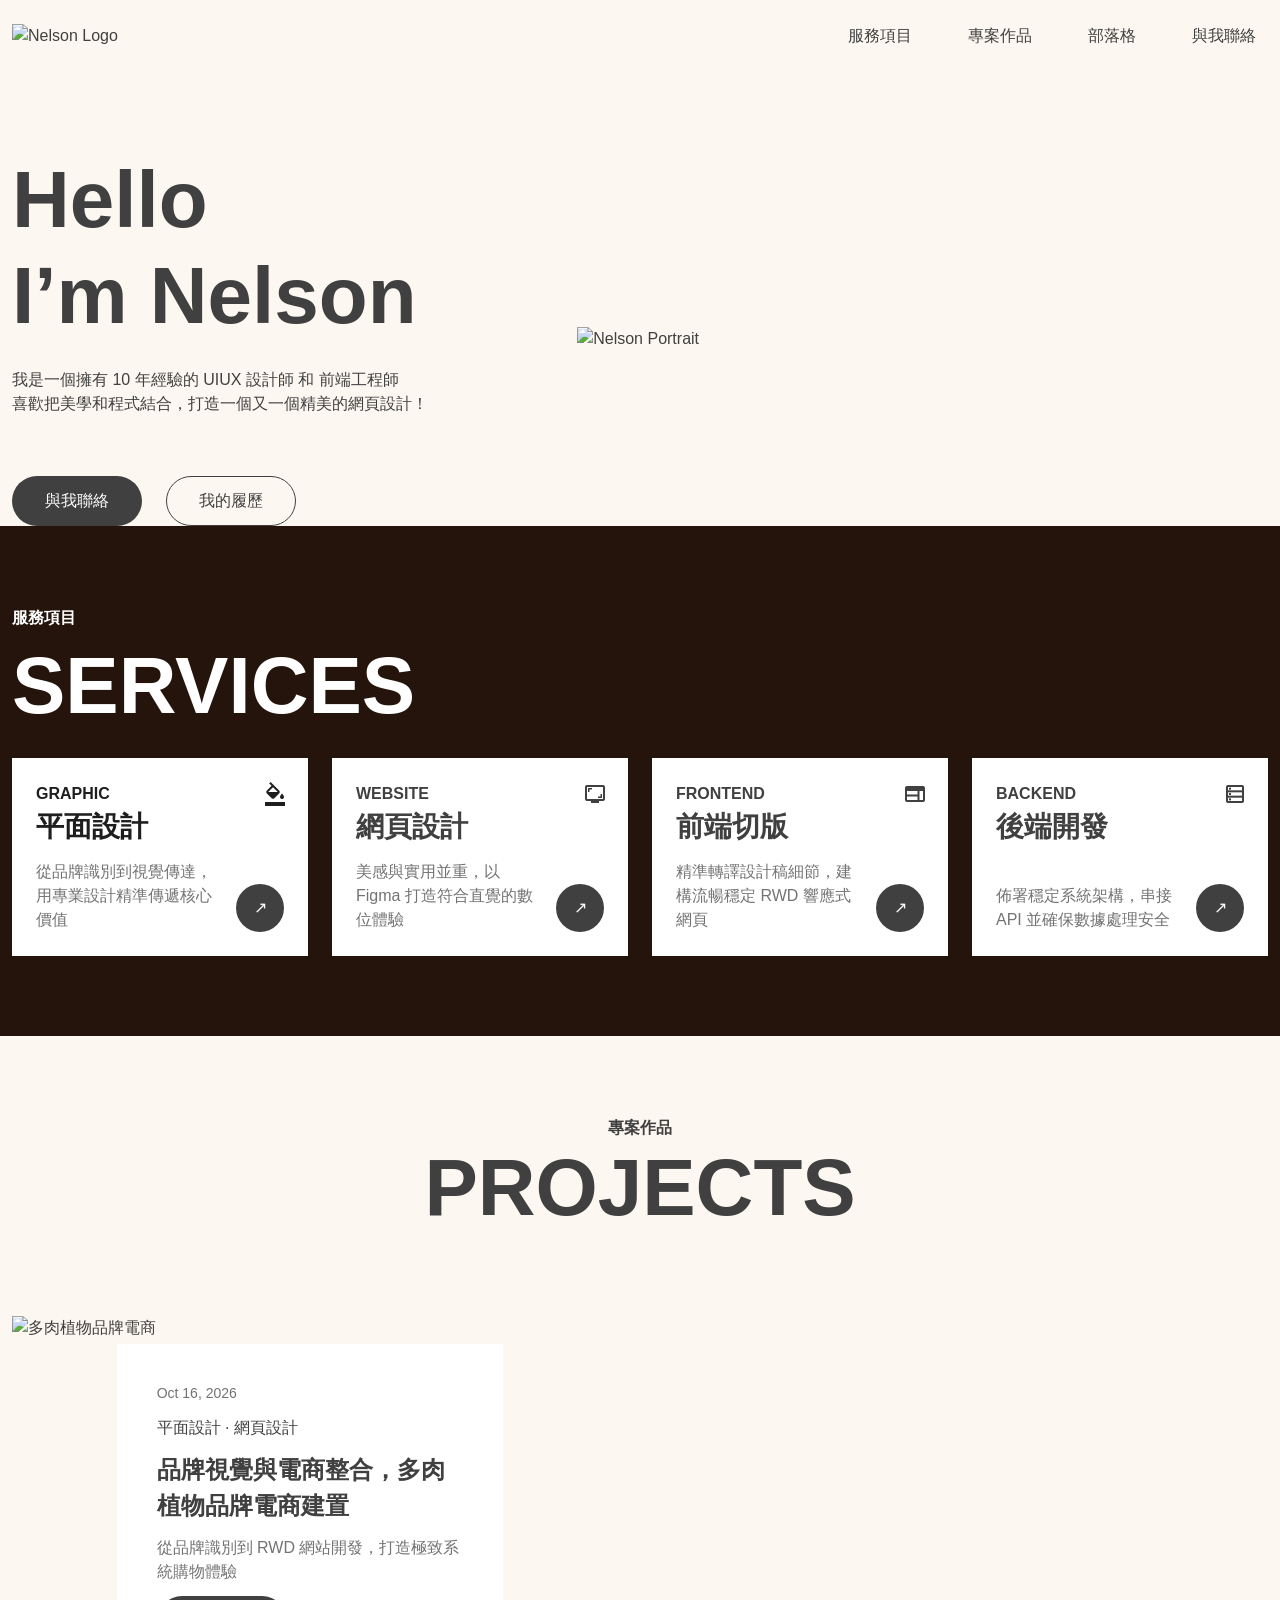
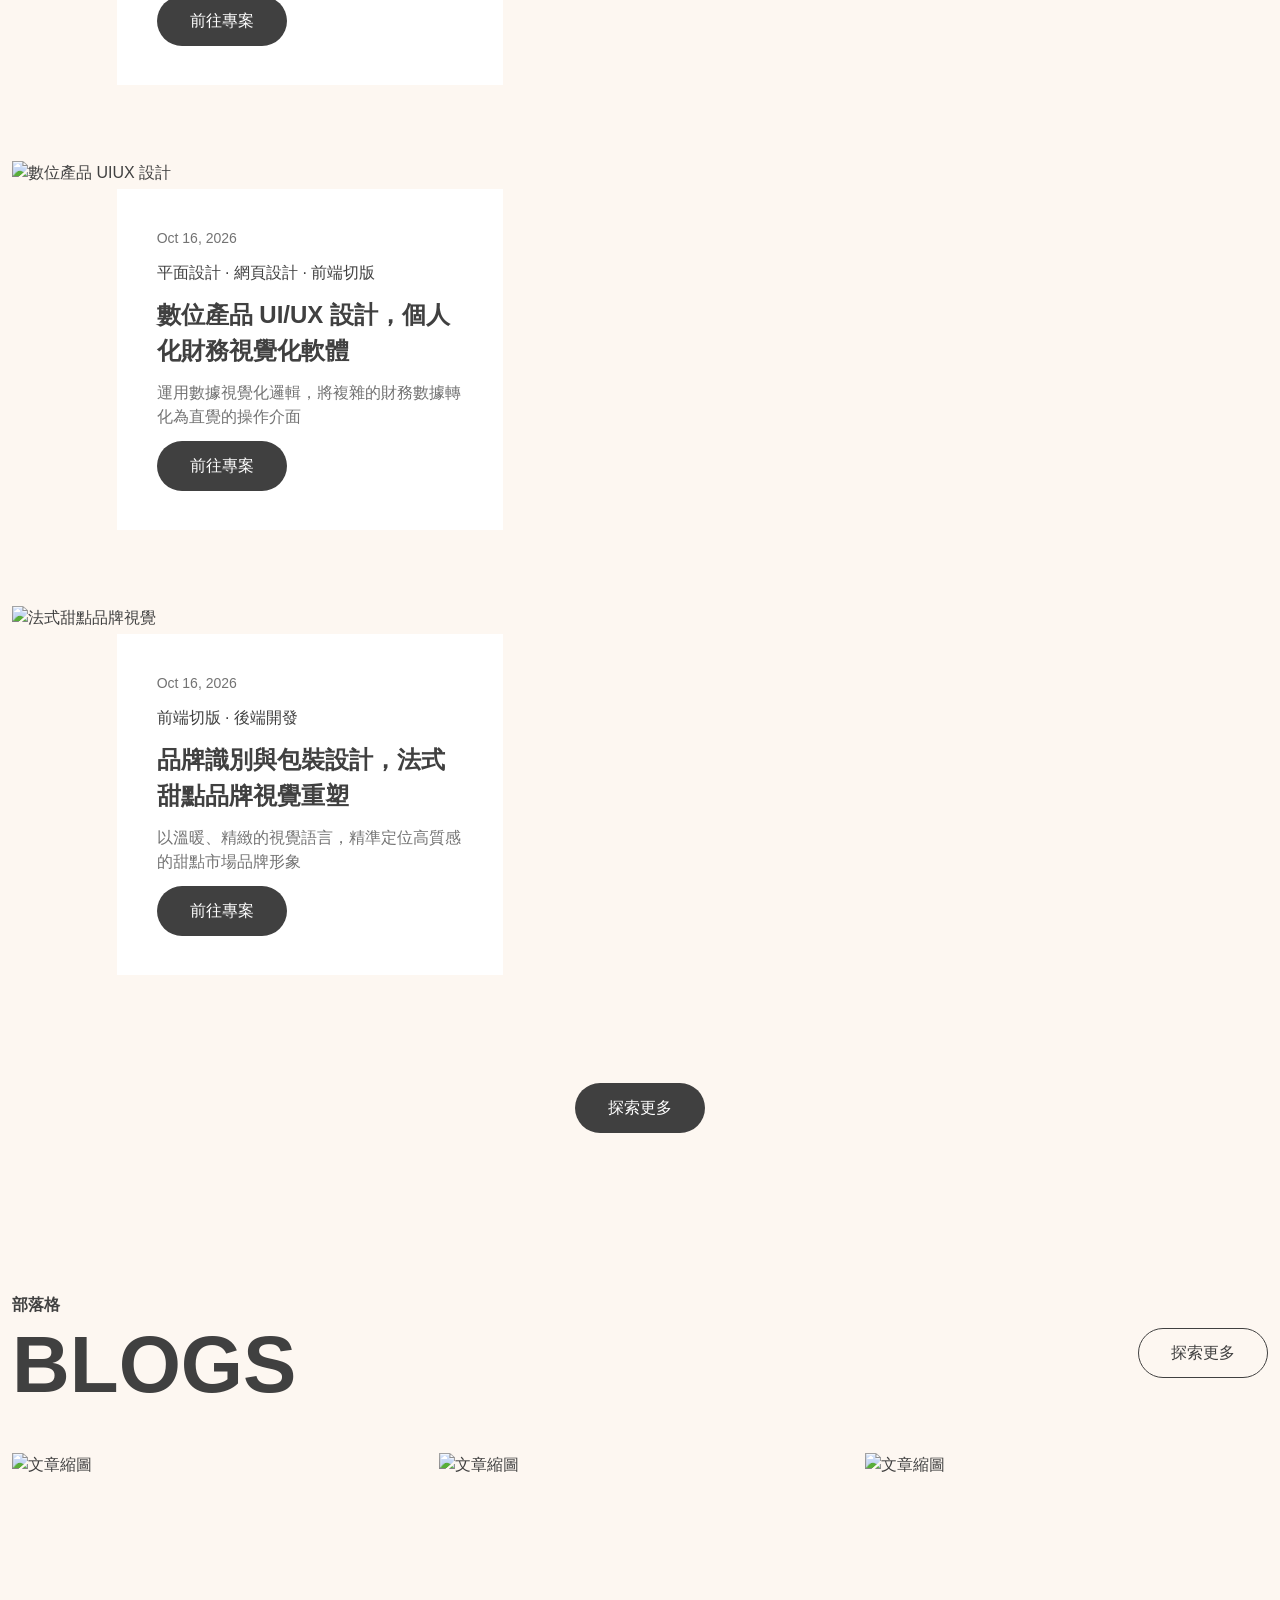
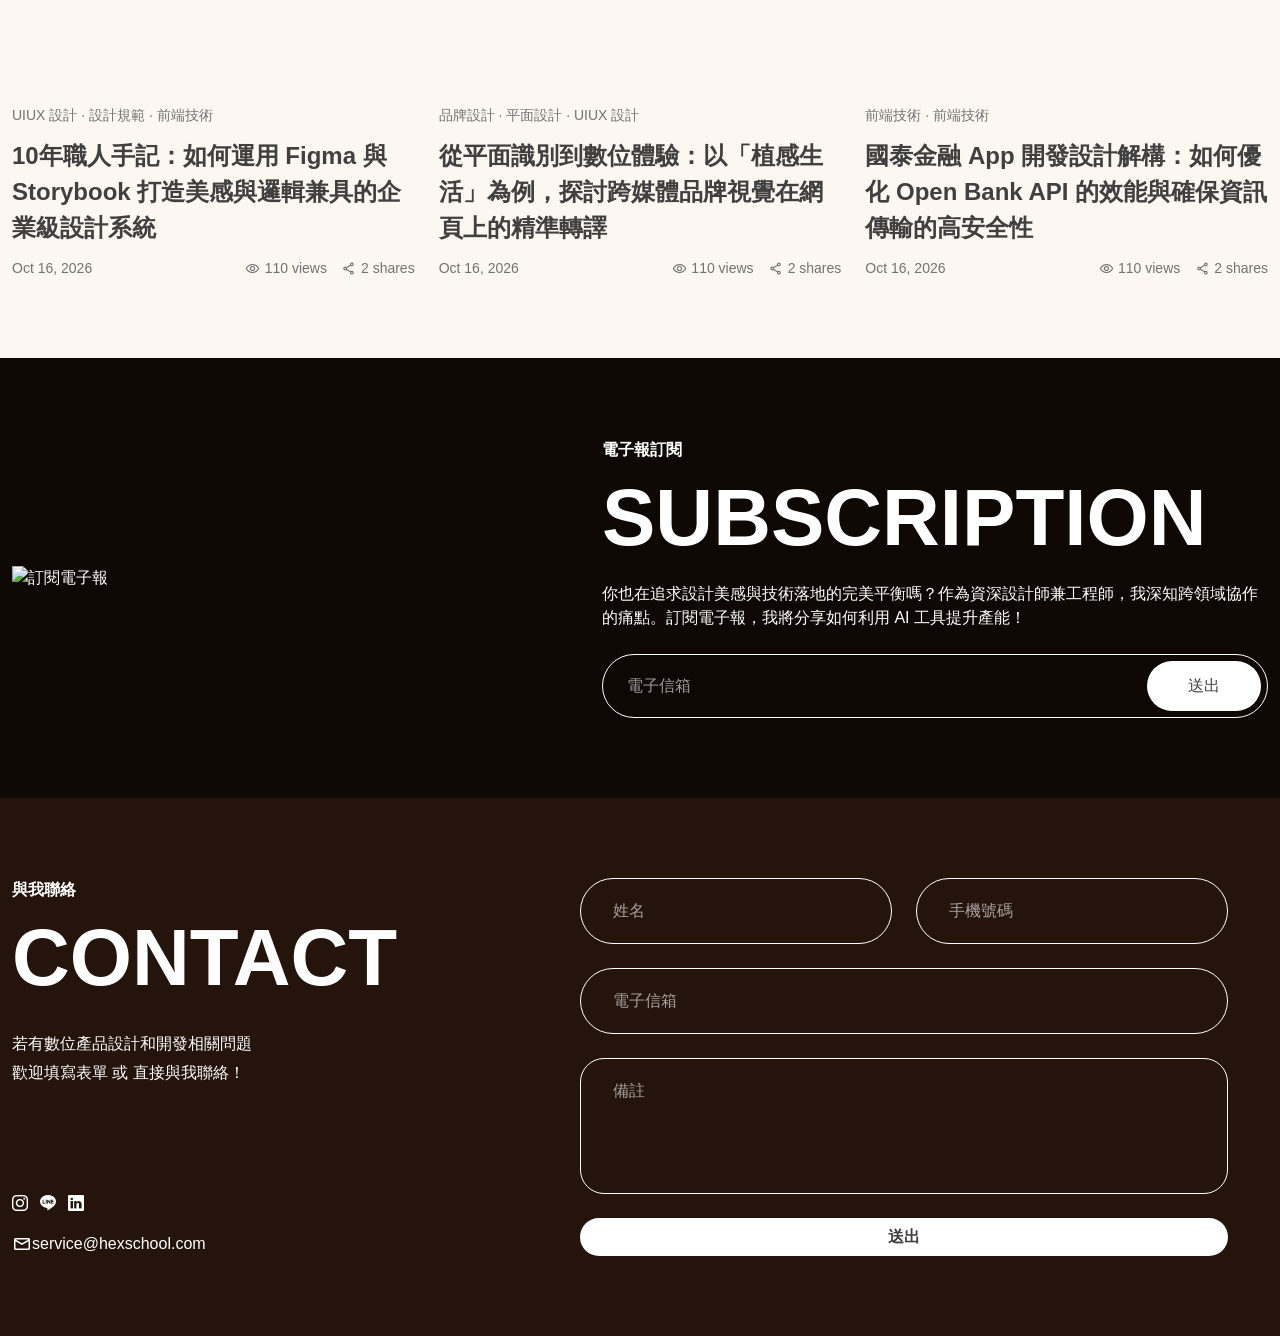
==== commit e266f9b7: "新增聯絡區塊的錨點連結，並為所有錨點連結添加平滑滾動效果" ====
--- a/index.html
+++ b/index.html
@@ -14,7 +14,7 @@
     <nav class="navbar bg-primary-50">
     <div class="container d-flex justify-between align-center">
         
-        <a href="#" class="navbar__logo">
+        <a href="index.html" class="navbar__logo">
         <img src="https://raw.githubusercontent.com/hexschool/2022-web-layout-training/47001d42324ec6a2c7d00cc74ea79d70c57d578a/2026-web-camp/device-pc.svg" alt="Nelson Logo"> 
         </a>
 
@@ -37,10 +37,10 @@
             </div>
 
             <ul class="navbar__menu d-flex">
-            <li><a href="#" class="navbar__link text-md text-neutral-700">服務項目</a></li>
-            <li><a href="#" class="navbar__link text-md text-neutral-700">專案作品</a></li>
-            <li><a href="#" class="navbar__link text-md text-neutral-700">部落格</a></li>
-            <li><a href="#" class="navbar__link text-md text-neutral-700">與我聯絡</a></li>
+            <li><a href="services.html" class="navbar__link text-md text-neutral-700">服務項目</a></li>
+            <li><a href="projects.html" class="navbar__link text-md text-neutral-700">專案作品</a></li>
+            <li><a href="blogs.html" class="navbar__link text-md text-neutral-700">部落格</a></li>
+            <li><a href="#contact" class="navbar__link text-md text-neutral-700">與我聯絡</a></li>
             </ul>
 
         </div>
@@ -69,7 +69,7 @@
             
             <div class="hero__actions d-flex">
                 <a href="#" class="btn bg-neutral-700 text-white text-md">與我聯絡</a>
-                <a href="#" class="btn btn-outline bg-transparent text-neutral-700 text-md">我的履歷</a>
+                <a href="projects.html" class="btn btn-outline bg-transparent text-neutral-700 text-md">我的履歷</a>
             </div>
           </div>
   
@@ -221,7 +221,7 @@
         </div>
 
         <div class="d-flex justify-center" style="margin-top: 80px;">
-        <a href="#" class="btn bg-neutral-700 text-white text-md">探索更多</a>
+        <a href="projects.html" class="btn bg-neutral-700 text-white text-md">探索更多</a>
         </div>
 
     </div>
@@ -235,12 +235,13 @@
             <p class="title-xxxs text-neutral-700">部落格</p>
             <h2 class="title-xxxl text-neutral-700">BLOGS</h2>
         </div>
-        <a href="#" class="btn btn-outline bg-transparent text-neutral-700 text-md">探索更多</a>
+        <a href="blogs.html" class="btn btn-outline bg-transparent text-neutral-700 text-md">探索更多</a>
         </div>
 
         <div class="blogs__list">
         
-        <div class="blog-card">
+        <a class="blog-card" href="blog-article.html">
+
             <div class="blog-card__image">
             <img src="https://github.com/hexschool/2022-web-layout-training/blob/main/2026-web-camp/blog_2.png?raw=true" alt="文章縮圖">
             </div>
@@ -265,9 +266,9 @@
                 
             </div>
             </div>
-        </div>
-
-        <div class="blog-card">
+        </a>
+
+        <a class="blog-card" href="blog-article.html">
             <div class="blog-card__image">
             <img src="https://github.com/hexschool/2022-web-layout-training/blob/main/2026-web-camp/blog_3.png?raw=true" alt="文章縮圖">
             </div>
@@ -288,9 +289,9 @@
                 </div>
             </div>
             </div>
-        </div>
-
-        <div class="blog-card">
+        </a>
+
+        <a class="blog-card" href="blog-article.html">
             <div class="blog-card__image">
             <img src="https://github.com/hexschool/2022-web-layout-training/blob/main/2026-web-camp/blog_4.png?raw=true" alt="文章縮圖">
             </div>
@@ -311,7 +312,7 @@
                 </div>
             </div>
             </div>
-        </div>
+        </a>
 
         </div>
     </div>
@@ -342,7 +343,7 @@
     </div>
     </section>
 
-    <section class="contact bg-primary-900 text-white">
+    <section class="contact bg-primary-900 text-white" id="contact">
     <div class="container">
         <div class="contact__inner">
       
@@ -389,7 +390,7 @@
         
         <script>
         AOS.init({
-            duration: 800, // 動畫滑順的長度 (0.8秒)
+            duration: 1500, // 動畫滑順的長度 (0.8秒)
             once: true     // 只播放一次，往上滾時不會一直重播
         });
         </script>
--- a/style.css
+++ b/style.css
@@ -1,5 +1,18 @@
+/* ==========================================================================
+   NELSON PORTFOLIO - MAIN CSS
+   
+   [Table of Contents]
+   1. Base & Variables (基礎重置與設計變數)
+   2. OOCSS Helpers (共用外觀與排版積木)
+   3. Global Components (全站共用元件 - Navbar, Footer, Buttons)
+   4. Page: Home (首頁專屬區塊 - Hero, Services, Projects, Blogs)
+   5. Page: Blog & Article (部落格與文章內頁)
+   6. Page: Projects & Modal (專案列表與彈出視窗)
+   7. Page: Services (服務項目動態頁面)
+   ========================================================================== */
+
 /* =========================================
-   Base Reset (基礎重置)
+   1. Base & Variables (基礎重置與設計變數)
    ========================================= */
 *, *::before, *::after {
   box-sizing: border-box;
@@ -7,25 +20,6 @@
   padding: 0;
 }
 
-body {
-  font-family: var(--font-family-base);
-  /* 預設為淺色底、深色字 */
-  background-color: var(--color-primary-50); 
-  color: var(--color-neutral-700);
-  line-height: 1.5;
-  -webkit-font-smoothing: antialiased;
-}
-
-/* 移除列表與連結的預設樣式 (這對導覽列很重要) */
-ul, ol { list-style: none; }
-a { text-decoration: none; color: inherit; }
-
-/* =========================================
-   OOCSS: 共用外觀 (Skins) - 顏色與排版
-   ========================================= */
-/* =========================================
-   1. Design System Tokens (全域色彩變數)
-   ========================================= */
 :root {
   /* Primary (主色系) */
   --color-primary-50: #FDF7F1;
@@ -45,10 +39,28 @@
 
   --font-family-base: "Noto Sans", sans-serif;
 }
+/* 讓所有錨點連結都有平滑滾動的動畫效果 */
+html {
+  scroll-behavior: smooth;
+}
+
+body {
+  font-family: var(--font-family-base);
+  background-color: var(--color-primary-50); 
+  color: var(--color-neutral-700);
+  line-height: 1.5;
+  -webkit-font-smoothing: antialiased;
+}
+
+ul, ol { list-style: none; }
+a { text-decoration: none; color: inherit; }
+
 
 /* =========================================
-   2. OOCSS: Background Colors (背景色積木)
+   2. OOCSS Helpers (共用外觀與排版積木)
    ========================================= */
+
+/* --- Background Colors --- */
 .bg-primary-50  { background-color: var(--color-primary-50); }
 .bg-primary-100 { background-color: var(--color-primary-100); }
 .bg-primary-500 { background-color: var(--color-primary-500); }
@@ -63,32 +75,21 @@
 .bg-dark-60a    { background-color: var(--color-dark-60a); }
 .bg-transparent { background-color: transparent; }
 
-/* =========================================
-   3. OOCSS: Text Colors (文字顏色積木)
-   ========================================= */
-/* 這裡我挑選了最常用於文字的顏色來建立 Class，避免產生過多用不到的程式碼 */
+/* --- Text Colors --- */
 .text-primary-500 { color: var(--color-primary-500); }
 .text-primary-900 { color: var(--color-primary-900); }
-
-.text-white       { color: var(--color-neutral-0); } /* 習慣上把 neutral-0 叫 white，語意更直覺 */
-.text-neutral-500 { color: var(--color-neutral-500); } /* 適合用於次要資訊、日期 */
-.text-neutral-700 { color: var(--color-neutral-700); } /* 適合用於主要標題與內文 */
+.text-white       { color: var(--color-neutral-0); } 
+.text-neutral-500 { color: var(--color-neutral-500); } 
+.text-neutral-700 { color: var(--color-neutral-700); } 
 .text-neutral-900 { color: var(--color-neutral-900); }
 
-/* =========================================
-   OOCSS: Typography (字體積木) 
-   Family: 預設皆為 Noto Sans (於 body 設定)
-   ========================================= */
-
-/* --- Display (特大展示字體) | Weight: 700, Line-height: 1.2 --- */
+/* --- Typography --- */
 .display-1 { font-size: 300px; font-weight: 700; line-height: 1.2; }
 .display-2 { font-size: 160px; font-weight: 700; line-height: 1.2; }
 
-/* --- Heading (標題系統) | Weight: 700 --- */
 .title-xxxl  { font-size: 80px; font-weight: 700; line-height: 1.2; }
 .title-xxl   { font-size: 48px; font-weight: 700; line-height: 1.2; }
 .title-xl    { font-size: 40px; font-weight: 700; line-height: 1.2; }
-/* 從 Large 開始，行高變成 1.5 (150%) */
 .title-lg    { font-size: 32px; font-weight: 700; line-height: 1.5; }
 .title-md    { font-size: 28px; font-weight: 700; line-height: 1.5; }
 .title-sm    { font-size: 24px; font-weight: 700; line-height: 1.5; }
@@ -97,96 +98,109 @@
 .title-xxxs  { font-size: 16px; font-weight: 700; line-height: 1.5; }
 .title-xxxxs { font-size: 14px; font-weight: 700; line-height: 1.5; }
 
-/* --- Label / Paragraph (標籤與內文) | Weight: 500, Line-height: 1.5 --- */
-/* Noto Sans 的 500 通常對應 CSS 的 medium，若載入的字體只有 400/700，可改為 400 或 normal */
 .text-md { font-size: 16px; font-weight: 500; line-height: 1.5; }
 .text-sm { font-size: 14px; font-weight: 500; line-height: 1.5; }
 .text-xs { font-size: 13px; font-weight: 500; line-height: 1.5; }
 
-/* 預設為桌機版樣式 */
-/* =========================================
-   OOCSS: Layout Tools (排版積木)
-   ========================================= */
-/* 文字對齊 */
+/* Global Typography RWD */
+@media (max-width: 767.98px) {
+  .title-xxxl { font-size: 40px; }
+  .title-xxxs { font-size: 14px; }
+}
+
+/* --- Layout Tools --- */
 .text-center { text-align: center; }
-
-/* Flexbox 快捷設定 (保持單一職責) */
 .d-flex         { display: flex; }
 .flex-column    { flex-direction: column; }
 .align-center   { align-items: center; }
 .justify-between{ justify-content: space-between; }
 .justify-center { justify-content: center; }
 
-/* 常用的通用間距 */
+.h-100 { height: 100%; }
+
 .mb-2 { margin-bottom: 8px; }
 .mb-4 { margin-bottom: 16px; }
 .mb-6 { margin-bottom: 24px; }
 
+/* --- Containers --- */
+.container {
+  max-width: 1320px; 
+  padding: 0 12px;
+  margin: 0 auto;
+}
+
+
 /* =========================================
-   OOCSS: 結構物件 (Objects) - 骨架
+   3. Global Components (全站共用元件)
    ========================================= */
-/* 按鈕基礎骨架 (無顏色) */
+
+/* --- Buttons --- */
 .btn {
   display: inline-flex;
   align-items: center;
   justify-content: center;
-  padding: 12px 32px; /* 預設間距 */
-  border-radius: 40px; /* 圓角結構 */
-  border: 1px solid transparent; /* 預留給外框按鈕 */
+  padding: 12px 32px; 
+  border-radius: 40px; 
+  border: 1px solid transparent; 
   cursor: pointer;
-  transition: all 0.3s ease; /* 互動過場 */
-}
-
-/* 按鈕外觀擴充 (實心/外框) */
-.btn-outline {
-  border-color: currentColor; /* 外框顏色跟隨文字顏色 */
-}
-
-/* =========================================
-   Layout Container (全域容器)
-   ========================================= */
-.container {
-  max-width: 1320px; 
-  padding: 0 12px;
-  margin: 0 auto;
-}
-
-/*  開始  */
-/* =========================================
-   Components: Nav Bar (Desktop 預設)
-   ========================================= */
+  transition: all 0.3s ease; 
+}
+.btn-outline { border-color: currentColor; }
+
+/* Circle Buttons */
+.btn-circle {
+  display: inline-flex;
+  justify-content: center;
+  align-items: center;
+  width: 48px;  
+  height: 48px; 
+  border-radius: 50%; 
+  transition: opacity 0.3s ease;
+  flex-shrink: 0; 
+}
+.btn-circle:hover { opacity: 0.8; }
+
+/* Share Buttons */
+.share-btn {
+  display: flex;
+  justify-content: center;
+  align-items: center;
+  width: 40px;
+  height: 40px;
+  border-radius: 50%;
+  border: 1px solid var(--color-neutral-900);
+  color: var(--color-neutral-900);
+  font-size: 18px;
+  transition: all 0.3s ease;
+}
+.share-btn:hover {
+  background-color: var(--color-neutral-900);
+  color: var(--color-neutral-0);
+}
+
+/* --- Nav Bar --- */
 .navbar {
   padding: 20px 0; 
-  /* 確保 navbar 在最上層，避免被下方區塊蓋住 */
   position: relative; 
   z-index: 100;
 }
-
-.navbar__menu {
-  gap: 32px; 
-}
-
-.navbar__link {
-  transition: opacity 0.3s ease; 
-}
-
-.navbar__link:hover {
-  opacity: 0.7; 
-}
-
-/* 在桌機版時，隱藏所有手機專用的按鈕與結構 */
-.navbar__toggle,
-.navbar__mobile-header,
-.navbar__overlay {
-  display: none;
-}
-
-/* =========================================
-   📱 RWD: Nav Bar 手機尺寸 (小於 768px)
-   ========================================= */
-@media (max-width: 767.98px) {
-  
-  /* 1. 顯示漢堡按鈕 */
+.navbar__menu { gap: 32px; }
+
+/* 🎯 根據 Design System 標示更新的 Nav Item */
+.navbar__link { 
+  display: inline-block;
+  padding: 4px 12px;     
+  transition: all 0.3s ease; 
+}
+
+/* 🎯 Hover 與 Active (當前頁面) 狀態：深灰底、白字 */
+.navbar__link:hover { 
+  background-color: var(--color-neutral-700); 
+  color: var(--color-neutral-0); 
+}
+.navbar__toggle, .navbar__mobile-header, .navbar__overlay { display: none; }
+
+@media (max-width: 767.98px) {
   .navbar__toggle {
     display: block;
     background: transparent;
@@ -194,924 +208,506 @@
     color: var(--color-neutral-700);
     cursor: pointer;
   }
-
-  .navbar__toggle span {
-    font-size: 28px; /* 讓漢堡圖示稍微大一點，方便點擊 */
-    display: flex;
-  }
-
-  /* 2. 把整個導覽列抽離畫面，變成全螢幕彈出層 (預設隱藏) */
+  .navbar__toggle span { font-size: 28px; display: flex; }
   .navbar__collapse {
     position: fixed;
-    top: 0;
-    left: 0;
-    width: 100%;
-    height: 100vh; /* 佔滿整個螢幕高度 */
+    top: 0; left: 0; width: 100%; height: 100vh;
     z-index: 999;
-    
-    /* 🎯 預設隱藏，等待 JS 加上 .is-open class 時才顯示 */
-    opacity: 0;
-    visibility: hidden;
-    transition: all 0.3s ease;
-  }
-
-  /* 🎯 當 JS 啟動這個 class 時，選單就會滑順地浮現 */
-  .navbar__collapse.is-open {
-    opacity: 1;
-    visibility: visible;
-  }
-
-  /* 3. 60% 黑色遮罩 */
+    opacity: 0; visibility: hidden; transition: all 0.3s ease;
+  }
+  .navbar__collapse.is-open { opacity: 1; visibility: visible; }
   .navbar__overlay {
-    display: block;
-    position: absolute;
-    top: 0;
-    left: 0;
-    width: 100%;
-    height: 100%;
-    /* 套用你設計系統裡早就準備好的 60% 遮罩變數！ */
-    background-color: var(--color-dark-60a); 
-    z-index: 1;
-  }
-
-  /* 4. 白色/淺米色 選單內容區塊 */
+    display: block; position: absolute;
+    top: 0; left: 0; width: 100%; height: 100%;
+    background-color: var(--color-dark-60a); z-index: 1;
+  }
   .navbar__menu-wrapper {
-    position: relative;
-    z-index: 2; /* 確保浮在黑色遮罩之上 */
-    padding: 20px 12px 60px; /* 內部留白 */
-    /* 展開時，稍微加上陰影增加立體感 */
+    position: relative; z-index: 2; 
+    padding: 20px 12px 60px; 
     box-shadow: 0 4px 20px rgba(0,0,0,0.1); 
   }
-
-  /* 5. 手機版展開時的頭部 (包含 X 按鈕) */
-  .navbar__mobile-header {
-    display: flex;
-    padding-bottom: 40px; /* 與下方選單拉開距離 */
-  }
-
-  .navbar__close {
-    background: transparent;
-    border: none;
-    color: var(--color-neutral-700);
-    cursor: pointer;
-  }
-
-  .navbar__close span {
-    font-size: 28px;
-    display: flex;
-  }
-
-  /* 6. 將原本橫排的選單，改為直排且置中 */
-  .navbar__menu {
-    flex-direction: column;
-    align-items: center;
-    gap: 32px; /* 垂直文字的間距 */
-  }
-}
+  .navbar__mobile-header { display: flex; padding-bottom: 40px; }
+  .navbar__close { background: transparent; border: none; cursor: pointer; color: var(--color-neutral-700); }
+  .navbar__close span { font-size: 28px; display: flex; }
+  .navbar__menu { flex-direction: column; align-items: center; gap: 32px; }
+}
+
+/* --- Contact & Footer --- */
+.contact__inner {
+  display: grid;
+  grid-template-columns: 1fr 58%;
+  grid-template-areas: "text form" "social form";
+  padding: 80px 0;
+}
+.contact__text { grid-area: text; }
+.contact__social-group { grid-area: social; align-self: end; }
+.contact__form {
+  grid-area: form; 
+  padding: 0 40px; 
+  display: flex; flex-direction: column; gap: 24px; 
+}
+.form-row { display: flex; gap: 24px; }
+.form-input, .form-textarea {
+  font-family: inherit; width: 100%;
+  color: #FFFFFF; background: transparent;
+  border: 1px solid #FFFFFF; border-radius: 40px;
+  outline: none; padding: 20px 32px; transition: box-shadow 0.3s ease;
+}
+.form-input:focus, .form-textarea:focus { box-shadow: 0 0 0 3px rgba(255, 255, 255, 0.2); }
+.form-textarea { height: 136px; border-radius: 24px; resize: none; }
+.form-input::placeholder, .form-textarea::placeholder { color: rgba(255, 255, 255, 0.6); }
+.contact__form .submit-btn { width: 100%; padding: 6px 0; }
+
+@media (max-width: 991.98px) {
+  .contact__inner {
+    grid-template-columns: 1fr;
+    grid-template-areas: "text" "form" "social";
+    gap: 60px; 
+  }
+  .contact__form { padding: 0; }
+}
+@media (max-width: 767.98px) {
+  .form-row { flex-direction: column; }
+  .form-input, .form-textarea { padding: 16px 24px; }
+}
+
+/* --- Subscription Section --- */
+.subscription {
+  padding: 80px 0; 
+  background-image: linear-gradient(var(--color-dark-60a), var(--color-dark-60a)), 
+                    url('https://github.com/hexschool/2022-web-layout-training/blob/main/2026-web-camp/subscription_bg.png?raw=true');
+  background-size: cover; background-position: center; background-repeat: no-repeat;
+}
+.subscription__image { width: 526px; max-width: 100%; }
+.subscription__image img { width: 100%; height: 100%; object-fit: cover; display: block; }
+.subscription__content { width: 666px; max-width: 100%; display: flex; flex-direction: column; }
+.subscription__form {
+  margin-top: 24px; height: 64px; 
+  border: 1px solid #FFFFFF; border-radius: 40px; padding: 6px 6px 6px 24px; 
+}
+.subscription__input { flex: 1; background-color: transparent; border: none; color: #FFFFFF; outline: none; }
+.subscription__input::placeholder { color: rgba(255, 255, 255, 0.6); }
+.subscription__form .btn { height: 100%; padding: 0 40px; white-space: nowrap; }
+
+@media (max-width: 991.98px) {
+  .subscription .container.d-flex { flex-direction: column; gap: 40px; }
+  .subscription__image, .subscription__content { width: 100%; }
+}
+@media (max-width: 767.98px) {
+  .subscription__form { height: 56px; padding: 4px 4px 4px 16px; }
+}
+
 
 /* =========================================
-   Components: Hero Section (Desktop)
+   4. Page: Home (首頁專屬區塊)
    ========================================= */
-.hero {
-  padding-top: 80px; 
-  padding-bottom: 0; /* 🎯 關鍵 1：強烈移除底部留白，讓內部元素可以直接踩到底線！ */
-  overflow: hidden; 
-}
-
-/* 🎯 父容器設定相對定位，作為裝飾圖的基準點 */
-.hero__content,
-.hero__image {
-  position: relative; 
-  z-index: 1; 
-}
-
-.hero .container {
-  gap: 24px; 
-  align-items: center; /* 讓左邊文字相對於整張照片垂直置中 */
-}
-
-.hero__content {
-  flex: 1; 
-}
-
-.hero__desc {
-  margin-top: 24px;
-  margin-bottom: 60px; 
-}
-
-.hero__actions {
-  gap: 24px; 
-}
-
-/* 照片區塊大小限制 */
-.hero__image {
-  /* 🎯 關鍵 2：恢復你原本精準量測的 746px 寬度！ */
-  flex: 0 0 746px; 
-  max-width: 55%;
-}
-
-.hero__image .person-img {
-  width: 100%;
-  height: 100%;
-  object-fit: cover;
-  display: block;
-}
-
-/* ... (中間的 .decora 裝飾圖設定請完全保留上一版的樣子) ... */
-
-/* =========================================
-   📱 RWD: Hero 手機尺寸 (小於 768px)
-   ========================================= */
-@media (max-width: 767.98px) {
-  
-  .hero {
-    /* 🎯 關鍵 3：手機版因為變成「上圖下文」，文字被擠到最下面，必須把底部的呼吸空間補回來，才不會跟下一個區塊黏在一起 */
-    padding-bottom: 80px; 
-  }
-
-  .hero .container {
-    flex-direction: column-reverse; 
-    gap: 40px;
-  }
-
-  /* 釋放寬度，讓圖片跟文字都佔滿螢幕 */
-  .hero__image,
-  .hero__content {
-    width: 100%;
-    max-width: 100%;
-    flex: none;
-  }
-
-  /* 微調手機版按鈕間距 */
-  .hero__actions {
-    gap: 12px;
-  }
-  
-  .hero__actions .btn {
-    padding: 12px 24px; 
-  }
-
-  /* 隱藏/微調手機版裝飾圖 */
-  .decora-3 {
-    left: 30%;
-  }
-  .decora-4 {
-    top: 5%;
-    right: 0;
-  }
-  .decora-5 {
-    bottom: 30%;
-    right: 0;
-  }
-}
-
-/* =========================================
-   🪄 Hero 裝飾圖 (Decorations)
-   ========================================= */
-.decora {
-  position: absolute;
-  z-index: -1; /* 預設放在文字和圖片的後方 */
-}
-
-/* 依附在照片上的色塊 */
-.decora-1 {
-  top: -8%; 
-  left: -8%;
-  z-index: 2; /* 這塊特例，要壓在照片上方 */
-}
-.decora-2 {
-  bottom: 10%; 
-  right: -10%;
-  z-index: 2;
-}
-
-/* 依附在文字區的線條與太陽 */
-.decora-3 {
-  top: -15%; 
-  left: -15%;
-
-}
-.decora-4 {
-  top: -10%; 
-  right: 25%;
-}
-.decora-5 {
-  bottom: -25%; 
-  right: -5%;
-}
-
-/* =========================================
-   📱 RWD: Hero 手機尺寸 (小於 768px)
-   ========================================= */
-@media (max-width: 767.98px) {
-  
-  /* .hero { */
-    /* 🎯 關鍵 3：手機版因為變成「上圖下文」，文字被擠到最下面，必須把底部的呼吸空間補回來，才不會跟下一個區塊黏在一起 */
-    /* padding-bottom: 80px; 
-  } */
-
-  .hero .container {
-    flex-direction: column-reverse; 
-    gap: 40px;
-  }
-
-  /* 釋放寬度，讓圖片跟文字都佔滿螢幕 */
-  .hero__image,
-  .hero__content {
-    width: 100%;
-    max-width: 100%;
-    flex: none;
-  }
-
-  /* 微調手機版按鈕間距 */
-  .hero__actions {
-    gap: 12px;
-  }
-  
-  .hero__actions .btn {
-    padding: 12px 24px; 
-  }
-
-  /* 隱藏/微調手機版裝飾圖 */
-.decora-1 {
-  top: 10%; 
-  left: -8%;
-  width: 80px;
-  z-index: 2; /* 這塊特例，要壓在照片上方 */
-}
-.decora-2 {
-      width: 80px;
-  bottom: 10%; 
-  right: -10%;
-  z-index: 2;
-}
-
-  .decora-3 {
-    top: 0; 
-    left: 0;
-    bottom: 10%;
-    right: -5%;
-  }
-  .decora-4 {
-    top: 5%;
-    right: -5%;
-  }
-  .decora-5 {
-    bottom: -15%;
-    right: 75%;
-  }
-}
-
-/* =========================================
-   Components: Services Section
-   ========================================= */
-.services {
-  padding: 80px 0; /* 區塊上下留白 */
-}
-
-.services__header h2 {
-  margin-top: 8px; /* 微調小標題跟大標題的間距 */
-}
-
-/* 🎯 這裡就是 CSS Grid！只要這 3 行，版面自動切成 4 等份 */
+
+/* --- Hero Section --- */
+.hero { padding-top: 80px; padding-bottom: 0; overflow: hidden; }
+.hero__content, .hero__image { position: relative; z-index: 1; }
+.hero .container { gap: 24px; align-items: center; }
+.hero__content { flex: 1; }
+.hero__desc { margin-top: 24px; margin-bottom: 60px; }
+.hero__actions { gap: 24px; }
+.hero__image { flex: 0 0 746px; max-width: 55%; }
+.hero__image .person-img { width: 100%; height: 100%; object-fit: cover; display: block; }
+
+/* Hero Decoras */
+.decora { position: absolute; z-index: -1; }
+.decora-1 { top: -8%; left: -8%; z-index: 2; }
+.decora-2 { bottom: 10%; right: -10%; z-index: 2; }
+.decora-3 { top: -15%; left: -15%; }
+.decora-4 { top: -10%; right: 25%; }
+.decora-5 { bottom: -25%; right: -5%; }
+
+@media (max-width: 767.98px) {
+  .hero { padding-bottom: 80px; }
+  .hero .container { flex-direction: column-reverse; gap: 40px; }
+  .hero__image, .hero__content { width: 100%; max-width: 100%; flex: none; }
+  .hero__actions { gap: 12px; }
+  .hero__actions .btn { padding: 12px 24px; }
+  .decora-1 { top: 10%; left: -8%; width: 80px; z-index: 2; }
+  .decora-2 { width: 80px; bottom: 10%; right: -10%; z-index: 2; }
+  .decora-3 { top: 0; left: 0; bottom: 10%; right: -5%; }
+  .decora-4 { top: 5%; right: -5%; }
+  .decora-5 { bottom: -15%; right: 75%; }
+}
+
+/* --- Services Outline Section --- */
+.services { padding: 80px 0; }
+.services__header h2 { margin-top: 8px; }
 .services__list {
   display: grid; 
-  /* 
-     翻譯蒟蒻：
-     repeat(4, ...) 意思是「重複 4 次」
-     1fr (Fraction) 意思是「1 等份的剩餘空間」
-     整句的意思就是：幫我畫 4 個欄位 (Columns)，每一個都佔 1 等份 (等寬)！
-  */
   grid-template-columns: repeat(4, 3fr); 
-  
-  /* 這就等於 Figma 裡的 Gutter */
   gap: 24px; 
 }
+.service-card { padding: 24px; min-height: 174px; display: flex; flex-direction: column; }
+.card-icon { font-size: 21px; width: 21px; height: 21px; flex-shrink: 0; }
+.service-card__bottom { margin-top: auto; gap: 12px; align-items: flex-end; padding-top: 12px; }
+
+@media (max-width: 767.98px) {
+  .services { padding: 60px 0; }
+  .services__list {
+    display: flex; flex-wrap: nowrap; overflow-x: auto;
+    margin-left: -12px; margin-right: -12px; padding-left: 12px; padding-right: 12px;
+    scroll-snap-type: x mandatory; -ms-overflow-style: none; scrollbar-width: none;
+  }
+  .services__list::-webkit-scrollbar { display: none; }
+  .service-card { flex: 0 0 280px; scroll-snap-align: start; }
+}
+
+/* --- Projects List Section --- */
+.projects { padding: 80px 0; }
+.projects__list { gap: 48px; }
+.project-card { display: grid; grid-template-columns: repeat(12, 1fr); align-items: center; }
+.project-card__image { grid-column: 1 / 13; grid-row: 1; height: 397px; }
+.project-card__image img { width: 100%; height: 100%; object-fit: cover; display: block; }
+.project-card__content {
+  grid-column: 2 / span 5; grid-row: 1; z-index: 2; 
+  width: 386px; height: 341px; padding: 40px; 
+  display: flex; flex-direction: column; justify-content: center; gap: 12px; 
+}
+.project-card__content .btn { align-self: flex-start; }
+
+@media (max-width: 991.98px) {
+  .projects { padding: 40px 0; }
+  .projects__list { gap: 24px; }
+  .project-card { display: block; position: relative; }
+  .project-card__image { width: 100%; height: auto; aspect-ratio: 351 / 580; }
+  .project-card__content {
+    width: auto; height: auto;
+    position: absolute; bottom: 16px; left: 16px; right: 16px; margin: 0; 
+    padding: 24px; text-align: center; align-items: center; 
+  }
+  .project-card__content .btn { align-self: center; }
+}
+
+/* --- Blogs Preview Section --- */
+.blogs { padding: 80px 0; }
+.blogs__list { display: grid; grid-template-columns: repeat(3, 1fr); gap: 24px; }
+.blogs__header { display: flex; justify-content: space-between; align-items: center; margin-bottom: 40px; }
+
+/* Blog Card (Shared with Inner Page) */
+.blog-card { display: flex; flex-direction: column; gap: 12px; }
+.blog-card__image { height: 240px; width: 100%; }
+.blog-card__image img { width: 100%; height: 100%; object-fit: cover; display: block; }
+.blog-card__content { display: flex; flex-direction: column; flex: 1; gap: 12px; }
+.blog-card__meta { margin-top: auto; display: flex; justify-content: space-between; align-items: center; line-height: 1; }
+.meta-stats { display: flex; align-items: center; gap: 12px; }
+.stat-item { display: flex; align-items: center; gap: 2px; }
+.stat-item .meta-icon { font-size: 15px; width: 20px; height: 20px; display: flex; justify-content: center; align-items: center; line-height: 1; }
+
+@media (max-width: 767.98px) {
+  .blogs { padding: 60px 0; }
+  .blogs__header { margin-bottom: 24px; }
+  .blogs__list {
+    display: flex; flex-wrap: nowrap; overflow-x: auto;
+    margin-left: -12px; margin-right: -12px; padding-left: 12px; padding-right: 12px;
+    scroll-snap-type: x mandatory; -ms-overflow-style: none; scrollbar-width: none;
+  }
+  .blogs__list::-webkit-scrollbar { display: none; }
+  .blog-card { flex: 0 0 260px; scroll-snap-align: start; }
+  .blog-card__image { height: 180px; }
+}
+
 
 /* =========================================
-   Components: Service Card
+   5. Page: Blog & Article (部落格與內頁)
    ========================================= */
-.service-card {
-  /* 根據你的截圖，更新為 24px */
-  padding: 24px; 
-  /* 保底高度，讓它未滿 174px 時也能撐開，超過時自動長高 */
-  min-height: 174px; 
-  display: flex;
-  flex-direction: column; 
-}
-
-.card-icon {
-  font-size: 21px;
-  width: 21px;
-  height: 21px;
-  flex-shrink: 0; 
-}
-
-/* 下半部群組 */
-.service-card__bottom {
-  /* 這裡維持不變，讓內文與按鈕同行並推到底部 */
-  margin-top: 12px; 
-  gap: 12px; 
-  align-items: flex-end; 
-  margin-top: auto; 
-  padding-top: 12px; 
-}
-
-/* 🎯 根據數據：右下 button 更新為 48px * 48px */
-.btn-circle {
-  display: inline-flex;
-  justify-content: center;
-  align-items: center;
-  width: 48px;  /* 更新尺寸 */
-  height: 48px; /* 更新尺寸 */
-  border-radius: 50%; 
-  text-decoration: none;
-  transition: opacity 0.3s ease;
-  flex-shrink: 0; /* 絕對防禦：防止按鈕被長文字擠壓變形 */
-}
-
-.btn-circle:hover {
-  opacity: 0.8;
-}
+
+/* --- Page Banner --- */
+.page-banner {
+  background-image: linear-gradient(var(--color-dark-40a), var(--color-dark-40a)), 
+                    url('https://github.com/hexschool/2022-web-layout-training/blob/main/2026-web-camp/blog_banner.png?raw=true');
+  background-size: cover; 
+  background-position: center; 
+  background-repeat: no-repeat;
+  height: 320px; 
+  position: relative; 
+  overflow: hidden; 
+}
+
+.page-banner .container { height: 100%; position: relative; z-index: 1; }
+.page-banner__title { margin-bottom: 8px; }
+.page-banner__bg-text {
+  position: absolute; color: var(--color-primary-50); opacity: 0.2; z-index: -1; 
+  bottom: -100px; left: 50%; transform: translateX(-50%); pointer-events: none; user-select: none; line-height: 1;
+}
+
+/* --- Blog List Layout --- */
+.blog-content { padding: 80px 0; }
+.blog-layout { gap: 24px; }
+.blog-sidebar { flex: 0 0 196px; }
+.category-menu { display: flex; flex-direction: column; }
+.category-link {
+  display: flex; align-items: center; justify-content: center; 
+  width: 180px; height: 51px; font-size: 18px; font-weight: 700;
+  color: var(--color-neutral-700); background-color: transparent; transition: all 0.3s ease;
+}
+.category-link:hover { background-color: var(--color-primary-100); }
+.category-link.active { background-color: var(--color-primary-900); color: var(--color-neutral-0); }
+.blog-articles { flex: 1; min-width: 0; }
+
+/* Article Card Row Style */
+.article-card { display: flex; flex-direction: row; gap: 24px; transition: opacity 0.3s ease; }
+.article-card:hover { opacity: 0.8; }
+.article-card__image { flex: 0 0 526px; height: 256px; }
+.article-card__image img { width: 100%; height: 100%; object-fit: cover; display: block; }
+.article-card__content { flex: 1; display: flex; flex-direction: column; padding: 57.5px 0; }
+
+/* Pagination */
+.pagination { margin-top: 80px; height: 44px; justify-content: flex-end; }
+.page-list { gap: 8px; }
+.page-link {
+  display: flex; justify-content: center; align-items: center;
+  width: 44px; height: 44px; border-radius: 50%; font-size: 14px; font-weight: 500;
+  color: var(--color-neutral-900); transition: all 0.3s ease;
+}
+.page-link:hover { background-color: var(--color-primary-100); }
+.page-link.active { background-color: var(--color-primary-900); color: var(--color-neutral-0); }
+.page-ellipsis { display: flex; justify-content: center; align-items: center; width: 44px; height: 44px; }
+
+/* RWD: Blog List */
+@media (max-width: 991.98px) {
+  .blog-layout { flex-direction: column; }
+  .blog-sidebar { flex: none; width: 100%; }
+  .category-menu {
+    flex-direction: row; overflow-x: auto; flex-wrap: nowrap;
+    margin-left: -12px; margin-right: -12px; padding-left: 12px; padding-right: 12px;
+    -ms-overflow-style: none; scrollbar-width: none;
+  }
+  .category-menu::-webkit-scrollbar { display: none; }
+  .category-link { flex: 0 0 auto; width: auto; padding: 0 16px; height: 40px; font-size: 16px; white-space: nowrap; }
+}
+@media (max-width: 767.98px) {
+  .page-banner__subtitle { font-size: 40px; }
+  .page-banner__bg-text { font-size: 160px; bottom: -50px; }
+  .blog-content { padding: 40px 0; }
+  .pagination { margin-top: 40px; }
+  .article-card { flex-direction: column; gap: 16px; }
+  .article-card__image { flex: none; width: 100%; height: auto; aspect-ratio: 16 / 10; }
+  .article-card__content { padding: 0; }
+}
+
+/* --- Blog Article Inner Page --- */
+.article-content { padding: 80px 0; }
+.container-article { max-width: 1076px; margin: 0 auto; padding: 0 12px; }  
+.breadcrumbs { padding: 12px 0; }
+
+.article-body > * { padding-top: 16px; }
+.article-body p { font-size: 16px; line-height: 1.8; margin-bottom: 8px; }
+.article-h2 { font-size: 32px; font-weight: 700; margin-bottom: 8px; line-height: 1.4; }
+.article-h3 { font-size: 24px; font-weight: 700; margin-bottom: 8px; }
+
+/* Blockquote */
+.article-blockquote {
+  background-color: var(--color-primary-50); padding: 24px; margin: 40px 0; border-radius: 4px;
+}
+.article-blockquote > * { padding-top: 0; }
+.blockquote-label { font-size: 16px; font-weight: 500; margin-bottom: 8px; }
+.blockquote-text { font-size: 20px; font-weight: 700; line-height: 1.5; margin-bottom: 0; }
+
+/* Table */
+.table-responsive { overflow-x: auto; margin-bottom: 16px; }
+.article-table { width: 100%; border-collapse: collapse; }
+.article-table th { background-color: var(--color-neutral-900); color: var(--color-neutral-0); font-size: 16px; font-weight: 500; padding: 16px 24px; text-align: left; }
+.article-table td { background-color: var(--color-primary-50); color: var(--color-neutral-900); font-size: 16px; font-weight: 500; padding: 16px 24px; border-bottom: 1px solid #EBE4DD; }
+
+.article-footer { border-top: 1px solid #737373; padding-top: 24px; }
+.related-blog { padding: 80px 0; }
+
+@media (max-width: 767.98px) {
+  .blockquote-text { font-size: 18px; }
+  .article-footer { flex-direction: column; align-items: flex-start; gap: 24px; }
+}
+
 
 /* =========================================
-   📱 RWD: Services 手機尺寸 (小於 768px)
+   6. Page: Projects & Modal (專案與彈出視窗)
    ========================================= */
-@media (max-width: 767.98px) {
-  
-  .services {
-    padding: 60px 0; /* 手機版可以稍微縮小區塊上下留白 */
-  }
-
-  .services__list {
-    /* 1. 從 Grid 改為水平 Flex 排列，並且絕對不准換行！ */
-    display: flex;
-    flex-wrap: nowrap;
-    
-    /* 2. 開啟水平滾動 */
-    overflow-x: auto;
-    
-    /* 3. 🎯 資深前端切版秘訣：突破 Container 限制
-       因為外層 container 有左右 padding，會導致滾動被截斷在畫面內。
-       我們利用「負 margin 抵消 + 補回 padding」的技巧，讓卡片可以滑到螢幕最邊緣！*/
-    margin-left: -12px;
-    margin-right: -12px;
-    padding-left: 12px;
-    padding-right: 12px;
-    
-    /* 4. 開啟平滑的滾動吸附功能 (讓卡片滑動時有「卡扣」的感覺) */
-    scroll-snap-type: x mandatory;
-    
-    /* 5. 隱藏醜醜的系統滾動條 (保持介面極簡風格) */
-    -ms-overflow-style: none;  /* IE 和 Edge */
-    scrollbar-width: none;     /* Firefox */
-  }
-
-  /* 隱藏 Chrome, Safari, Opera 的系統滾動條 */
-  .services__list::-webkit-scrollbar {
-    display: none;
-  }
-
-  /* 🎯 鎖死卡片寬度，讓右側露出半張卡片暗示可以滑動 */
-  .service-card {
-    /* 寬度設為 280px (或視你的設計稿微調)，不允許被擠壓 (flex-shrink: 0) */
-    flex: 0 0 280px; 
-    
-    /* 設定滑動停止時的對齊點：對齊卡片的開頭 */
-    scroll-snap-align: start; 
-  }
-}
+
+/* --- Projects Page --- */
+.projects-banner {
+  background-image: linear-gradient(var(--color-dark-40a), var(--color-dark-40a)), 
+                    url('https://github.com/hexschool/2022-web-layout-training/blob/main/2026-web-camp/project_banner.png?raw=true');
+}
+.project-filter-section { padding: 40px 0; }
+.project-menu { list-style: none; width: 100%; }
+.project-menu__item { flex: 1; }
+.project-link {
+  display: flex; align-items: center; justify-content: center;
+  height: 51px; width: 100%; font-size: 16px; font-weight: 700;
+  color: var(--color-neutral-700); background-color: transparent; transition: all 0.3s ease;
+}
+.project-link:hover { background-color: var(--color-primary-100); }
+.project-link.active { background-color: var(--color-neutral-900); color: var(--color-neutral-0); }
+.projects-content-section { padding-top: 40px; padding-bottom: 80px; }
+.explore-more-wrapper { margin-top: 80px; }
+
+@media (max-width: 991.98px) {
+  .project-menu {
+    justify-content: flex-start; flex-wrap: nowrap; overflow-x: auto;
+    margin-left: -12px; margin-right: -12px; padding-left: 12px; padding-right: 12px;
+    -ms-overflow-style: none; scrollbar-width: none;
+  }
+  .project-menu::-webkit-scrollbar { display: none; }
+  .project-menu__item { flex: 0 0 auto; }
+  .project-link { white-space: nowrap; padding: 0 24px; }
+}
+
+/* --- Project Modal --- */
+.project-modal-overlay {
+  position: fixed; top: 0; left: 0; width: 100vw; height: 100vh;
+  background-color: var(--color-dark-60a); z-index: 9999; 
+  display: flex; justify-content: center; align-items: center;
+  opacity: 0; pointer-events: none; transition: opacity 0.3s ease;
+}
+.project-modal-overlay.active { opacity: 1; pointer-events: auto; }
+
+.project-modal-content {
+  width: 90%; max-width: 1076px; height: 90vh; border-radius: 8px;
+  position: relative; display: flex; flex-direction: column; overflow: hidden; 
+}
+.project-modal-body { overflow-y: auto; width: 100%; height: 100%; }
+.modal-header { height: 72px; padding: 12px; display: flex; justify-content: flex-end; align-items: center; }
+.modal-close-btn {
+  width: 48px; height: 48px; display: flex; justify-content: center; align-items: center;
+  background: transparent; border: none; cursor: pointer; color: var(--color-neutral-500); transition: color 0.3s ease;
+}
+.modal-close-btn:hover { color: var(--color-neutral-900); }
+.modal-close-btn span { font-size: 32px; }
+
+.projects-modal-banner-1 {
+  height: 294px; background-size: cover; background-position: center;
+  background-image: url('https://github.com/hexschool/2022-web-layout-training/blob/main/2026-web-camp/project_1.png?raw=true');
+}
+
+.modal-text-area { padding: 40px; display: flex; flex-direction: column; gap: 24px; }
+.modal-title-group { display: flex; flex-direction: column; gap: 8px; }
+.modal-title { font-size: 28px; font-weight: 700; line-height: 1.5; }
+.modal-subtitle { font-size: 16px; font-weight: 500; }
+
+.modal-intro { display: flex; justify-content: space-between; align-items: center; }
+.intro-left { flex: 0 0 65%; font-size: 16px; line-height: 1.8; }
+.intro-divider { width: 1px; height: 48px; background-color: #737373; }
+.intro-right { flex: 0 0 auto; display: flex; align-items: center; }
+.intro-right ul { padding: 0; margin: 0; display: flex; flex-direction: column; gap: 16px; font-size: 16px; }
+
+.modal-image-area { padding: 80px 178px; }
+.modal-image-area img { width: 100%; height: auto; display: block; }
+
+@media (max-width: 991.98px) {
+  .modal-image-area { padding: 40px 24px; }
+  .modal-intro { flex-direction: column; gap: 24px; }
+  .intro-divider { width: 100%; height: 1px; }
+}
+
 
 /* =========================================
-   📱 RWD: Services 手機尺寸 (小於 768px)
+   7. Page: Services (服務項目動態頁面)
    ========================================= */
-@media (max-width: 767.98px) {
-  
-  .services {
-    padding: 60px 0; /* 手機版可以稍微縮小區塊上下留白 */
-  }
-
-  .services__list {
-    /* 1. 從 Grid 改為水平 Flex 排列，並且絕對不准換行！ */
-    display: flex;
-    flex-wrap: nowrap;
-    
-    /* 2. 開啟水平滾動 */
-    overflow-x: auto;
-    
-    /* 3. 🎯 資深前端切版秘訣：突破 Container 限制
-       因為外層 container 有左右 padding，會導致滾動被截斷在畫面內。
-       我們利用「負 margin 抵消 + 補回 padding」的技巧，讓卡片可以滑到螢幕最邊緣！*/
-    margin-left: -12px;
-    margin-right: -12px;
-    padding-left: 12px;
-    padding-right: 12px;
-    
-    /* 4. 開啟平滑的滾動吸附功能 (讓卡片滑動時有「卡扣」的感覺) */
-    scroll-snap-type: x mandatory;
-    
-    /* 5. 隱藏醜醜的系統滾動條 (保持介面極簡風格) */
-    -ms-overflow-style: none;  /* IE 和 Edge */
-    scrollbar-width: none;     /* Firefox */
-  }
-
-  /* 隱藏 Chrome, Safari, Opera 的系統滾動條 */
-  .services__list::-webkit-scrollbar {
-    display: none;
-  }
-
-  /* 🎯 鎖死卡片寬度，讓右側露出半張卡片暗示可以滑動 */
-  .service-card {
-    /* 寬度設為 280px (或視你的設計稿微調)，不允許被擠壓 (flex-shrink: 0) */
-    flex: 0 0 280px; 
-    
-    /* 設定滑動停止時的對齊點：對齊卡片的開頭 */
-    scroll-snap-align: start; 
-  }
-}
-
-
-/* =========================================
-   Components: Projects Section
-   ========================================= */
-.projects {
-  padding: 80px 0; /* 區塊上下 80px 留白 */
-}
-
-/* 列表內部的卡片間距 (若設計稿有空隙可微調，先抓 48px) */
-.projects__list {
-  gap: 48px; 
-}
-
-/* 🎯 Grid 疊加魔法 */
-.project-card {
-  display: grid;
-  grid-template-columns: repeat(12, 1fr);
-  align-items: center; /* 讓白色卡片垂直置中 */
-}
-
-.project-card__image {
-  /* 圖片佔據全部 12 欄，並強制高度為你的精準數據 397px */
-  grid-column: 1 / 13; 
-  grid-row: 1; 
-  height: 397px; 
-}
-
-.project-card__image img {
-  width: 100%;
-  height: 100%;
-  object-fit: cover;
-  display: block;
-}
-
-.project-card__content {
-  /* 讓卡片從第 2 欄開始，創造微內縮的精緻感 */
-  grid-column: 2 / span 5; 
-  grid-row: 1; /* 大家都待在第 1 列，自然重疊！ */
-  z-index: 2; 
-  
-  /* 🎯 套用你抓出的所有精準數據 */
-  width: 386px; 
-  height: 341px; 
-  padding: 40px; 
-  
-  /* 🎯 魔法排版：所有元素間距 12px */
-  display: flex;
-  flex-direction: column;
-  justify-content: center; /* 垂直置中內部文字 */
-  gap: 12px; 
-}
-
-/* 針對卡片內的按鈕，防止它被 flex-direction: column 拉長 */
-.project-card__content .btn {
-  /* 讓按鈕維持自身內容大小，並靠左對齊 */
-  align-self: flex-start; 
-}
-
-/* =========================================
-   📱 RWD: Projects 專案作品 (平板與手機尺寸)
-   ========================================= */
-@media (max-width: 991.98px) {
-  
-  .projects {
-    /* 🎯 根據截圖上下的紅底標示，修改為 40px */
-    padding: 40px 0; 
-  }
-
-  .projects__list {
-    /* 🎯 根據截圖右側面板數據，卡片間距縮小為 24px */
-    gap: 24px; 
-  }
-
-/* 1. 破除桌機版的 Grid，並加上 relative 作為絕對定位的基準點！ */
-  .project-card {
-    display: block; /* 不需要 Flex 了，因為我們要用絕對定位 */
-    position: relative; 
-  }
-
-  /* 2. 圖片區塊維持完美的直向海報比例 */
-  .project-card__image {
-    width: 100%;
-    height: auto;
-    aspect-ratio: 351 / 580; 
-  }
-
-  .project-card__image img {
-    width: 100%;
-    height: 100%;
-    object-fit: cover;
-    display: block;
-  }
-
-  /* 3. 🎯 核心進化：白色內容卡片完全收入背景圖內！ */
-  .project-card__content {
-    /* 解除桌機版寫死的寬高 */
-    width: auto;
-    height: auto;
-    
-    /* 🎯 放棄 margin，改用絕對定位！
-       這會讓白色卡片浮起來，並且精準釘在距離左右下各 16px 的位置 */
-    position: absolute;
-    bottom: 16px;
-    left: 16px;
-    right: 16px;
-    margin: 0; /* 徹底清除上一版的負邊距 */
-    
-    padding: 24px; 
-    text-align: center;
-    align-items: center; /* 讓內部的按鈕乖乖置中 */
-  }
-
-  /* 4. 覆寫按鈕的對齊方式 */
-  .project-card__content .btn {
-    align-self: center; 
-  }
-}
-
-/* =========================================
-   Components: Blogs Section
-   ========================================= */
-.blogs {
-  padding: 80px 0;
-}
-
-.blogs__list {
-  display: grid;
-  grid-template-columns: repeat(3, 1fr); /* 切成 3 等份，每份剛好 416px */
-  gap: 24px;
-}
-
-.blogs__header {
-  display: flex;
-  justify-content: space-between;
-  /* 🎯 關鍵修正：告訴 Flexbox 貼齊底部，絕對不要拉伸按鈕！ */
-  align-items: center; 
-
-  /* 牢記你的規則：標題與下方內容相距 40px */
-  margin-bottom: 40px; 
-}
-
-/* =========================================
-   Components: Blog Card
-   ========================================= */
-.blog-card {
-  display: flex;
-  flex-direction: column;
-  /* 🎯 移除背景、移除圓角、移除 padding */
-  /* 🎯 牢記你的規則：卡片內圖片與文字區塊距離 12px */
-  gap: 12px; 
-}
-
-.blog-card__image {
-  /* 🎯 精準高度設定：240px */
-  height: 240px; 
-  width: 100%;
-}
-
-.blog-card__image img {
-  width: 100%;
-  height: 100%;
-  object-fit: cover;
-  display: block;
-}
-
-.blog-card__content {
-  display: flex;
-  flex-direction: column;
-  flex: 1; /* 讓內容區塊撐滿剩餘高度 */
-  
-  /* 🎯 牢記你的規則：卡片內文字段落之間全部相距 12px！ */
-  gap: 12px; 
-}
-
-/* --- 卡片底部 Meta 資訊區塊 --- */
-.blog-card__meta {
-  margin-top: auto; 
-  display: flex;
-  justify-content: space-between;
-  align-items: center; /* 讓左右兩邊中心對齊 */
-  
-  /* 🎯 關鍵防禦：強制拔除 1.5 的行高，消除幽靈空間 */
-  line-height: 1; 
-}
-
-.meta-stats {
-  display: flex;
-  align-items: center; /* 確保內部群組也絕對置中 */
-  gap: 12px; 
-}
-
-.stat-item {
-  display: flex;
-  align-items: center; /* 讓 Icon 跟文字的中心點精準對齊 */
-  gap: 2px; 
-}
-
-/* 🎯 利用父層組合，權重變成 10 + 10 = 20！輕鬆擊敗 Google 的 10 */
-.stat-item .meta-icon {
-  font-size: 15px; 
-  width: 20px;
-  height: 20px;
-  
-  display: flex; 
-  justify-content: center;
-  align-items: center;
-  line-height: 1; 
-}
-
-/* =========================================
-   📱 RWD: Blogs 部落格 (手機尺寸小於 768px)
-   ========================================= */
-@media (max-width: 767.98px) {
-  
-  .blogs {
-    padding: 60px 0; /* 手機版縮小區塊上下留白 */
-  }
-
-  .blogs__header {
-    margin-bottom: 24px; /* 拉近標題與卡片的距離 */
-  }
-
-  .blogs__list {
-    /* 1. 破除 Grid，啟動水平排版 */
-    display: flex;
-    flex-wrap: nowrap;
-    
-    /* 2. 開啟水平滾動 */
-    overflow-x: auto;
-    
-    /* 3. 突破 Container 限制，讓卡片可以滑到螢幕邊緣 */
-    margin-left: -12px;
-    margin-right: -12px;
-    padding-left: 12px;
-    padding-right: 12px;
-    
-    /* 4. 開啟平滑的滾動吸附功能 */
-    scroll-snap-type: x mandatory;
-    
-    /* 5. 隱藏系統滾動條 */
-    -ms-overflow-style: none;
-    scrollbar-width: none;
-  }
-
-  .blogs__list::-webkit-scrollbar {
-    display: none;
-  }
-
-  .blog-card {
-    /* 🎯 根據你的精準數據：鎖定卡片寬度為 260px */
-    flex: 0 0 260px; 
-    scroll-snap-align: start; 
-  }
-
-  .blog-card__image {
-    /* 卡片變窄了，圖片高度也跟著微調，視覺比例才會協調 */
-    height: 180px; 
-  }
-}
-
-
-/* =========================================
-   Components: Subscription Section
-   ========================================= */
-.subscription {
-  padding: 80px 0; 
-  /* 🎯 魔法疊加術：
-    在原本的 url() 前面，加上一個從頭到尾都是 60% 黑色的 linear-gradient。
-    CSS 支援多重背景，寫在越前面的會疊在越上層！
-  */
-  background-image: linear-gradient(var(--color-dark-60a), var(--color-dark-60a)), 
-                    url('https://github.com/hexschool/2022-web-layout-training/blob/main/2026-web-camp/subscription_bg.png?raw=true');
-  background-size: cover; 
-  background-position: center;
-  background-repeat: no-repeat;
-}
-
-/* 🎯 圖片區域：給予彈性 */
-.subscription__image {
-  width: 526px;
-  max-width: 100%; /* 螢幕不夠大時，最多只能佔滿 100% */
-}
-
-.subscription__image img {
-  width: 100%;
-  height: 100%;
-  object-fit: cover;
-  display: block;
-}
-
-/* 🎯 內容區域：給予彈性 */
-.subscription__content {
-  width: 666px;
-  max-width: 100%; /* 防禦性設定 */
-  display: flex;
-  flex-direction: column;
-}
-
-/* 表單區塊與輸入框維持你先前的設定即可... */
-.subscription__form {
-  margin-top: 24px;
-  height: 64px; 
-  border: 1px solid #FFFFFF; 
-  border-radius: 40px; 
-  padding: 6px 6px 6px 24px; 
-}
-
-.subscription__input {
-  flex: 1; 
-  background-color: transparent; 
-  border: none; 
-  color: #FFFFFF;
-  outline: none;
-}
-
-.subscription__input::placeholder {
-  color: rgba(255, 255, 255, 0.6); 
-}
-
-.subscription__form .btn {
-  height: 100%;
-  padding: 0 40px; 
-  white-space: nowrap; 
-}
-
-/* =========================================
-   📱 RWD: Subscription 平板尺寸以下 (992px)
-   ========================================= */
-@media (max-width: 991.98px) {
-  /* 將原本左右並排的結構，強制改為上下堆疊 */
-  .subscription .container.d-flex {
-    flex-direction: column;
-    gap: 40px; /* 上下區塊的間距 */
-  }
-
-  .subscription__image,
-  .subscription__content {
-    width: 100%; /* 讓圖片跟內容在小螢幕時都能完整延展 */
-  }
-}
-
-@media (max-width: 767.98px) {
-  /* 手機版可以考慮把字體稍微縮小，表單高度微調等 */
-  .subscription__form {
-    height: 56px; 
-    padding: 4px 4px 4px 16px;
-  }
-}
-
-/* =========================================
-   Contact 佈局：Grid 拼圖魔法 (外層排版)
-   ========================================= */
-.contact__inner {
-
-    display: grid;
-  /* 左邊自動延展，右邊保留你精準設定的 58% */
-    grid-template-columns: 1fr 58%;
-  
-  /* 桌機版拼圖：左上文字、左下社群、右側整個是表單 */
-    grid-template-areas:
-    "text form"
-    "social form";
-    padding: 80px 0;
-}
-
-/* 幫積木貼上對應的名字 */
-.contact__text { 
-  grid-area: text; 
-  
-}
-
-.contact__social-group { 
-  grid-area: social; 
-  align-self: end; /* 讓社群貼齊下方 */
-}
-
-
-/* =========================================
-   Contact Form (聯絡表單內部樣式 - 完全保留你的傑作)
-   ========================================= */
-.contact__form {
-  grid-area: form; /* 告訴這塊積木它叫 form */
-  /* (移除了原本的 width: 58%，因為交給 Grid 管理了) */
-  padding: 0 40px; 
-  display: flex;
-  flex-direction: column;
-  gap: 24px; 
-
-}
-
-.form-row {
-  display: flex;
-  gap: 24px; 
-
-}
-
-.form-input, 
-.form-textarea {
-  font-family: inherit; 
-  width: 100%;
-  color: #FFFFFF;
-  background: transparent;
-  border: 1px solid #FFFFFF;
-  border-radius: 40px;
-  outline: none;
-  padding: 20px 32px; 
-  transition: box-shadow 0.3s ease;
-}
-
-.form-input:focus,
-.form-textarea:focus {
-  box-shadow: 0 0 0 3px rgba(255, 255, 255, 0.2); 
-}
-
-.form-textarea {
-  height: 136px; 
-  border-radius: 24px; 
-  resize: none; 
-}
-
-.form-input::placeholder,
-.form-textarea::placeholder {
-  color: rgba(255, 255, 255, 0.6); 
-}
-
-.contact__form .submit-btn {
-  width: 100%;
-  padding: 6px 0; /* 你之前設定的 padding */
-}
-
-/* =========================================
-   📱 RWD: Contact 響應式設計
-   ========================================= */
-
-/* 平板尺寸 (Tablet) - 小於 992px */
-@media (max-width: 991.98px) {
-  .contact__inner {
-    /* 變成只有一個直欄 */
-    grid-template-columns: 1fr;
-    
-    /* 🎯 魔法發生：在這裡把順序改成「文字 -> 表單 -> 社群」 */
-    grid-template-areas:
-      "text"
-      "form"
-      "social";
-      
-    gap: 60px; /* 拉開上下區塊的間距 */
-  }
-
-  .contact__form {
-    padding: 0; /* 移除原本左右 40px 的內距，讓表單切齊邊緣 */
-  }
-}
-
-/* 手機尺寸 (Mobile) - 小於 768px */
-@media (max-width: 767.98px) {
-  .form-row {
-    flex-direction: column;
-  }
-  
-  .form-input, 
-  .form-textarea {
-    padding: 16px 24px;
-  }
-  
-}
-
-/* =========================================
-   📱 RWD: 全域字體縮放 (Typography Responsive)
-   ========================================= */
-@media (max-width: 767.98px) {
-  
-  /* 全站的大標題 h2 (SERVICES, PROJECTS 等) 從 80px 縮小為 40px */
-  .title-xxxl {
-    font-size: 40px;
-  }
-
-  /* 全站標題上方的小字 p 從 16px 縮小為 14px */
-  .title-xxxs {
-    font-size: 14px;
-  }
-  
-  /* 如果 Hero 區塊的 Hello I'm Nelson 在手機上覺得太大，也可以在這裡順手縮小 */
-  /* .title-xxl { font-size: 40px; } */ /* 視情況可以打開這行 */
+
+/* --- Services Hero & Tabs --- */
+.services-hero { height: 540px; background-size: cover; background-position: center; position: relative; }
+.services-title-group { margin: 80px 0 40px 0; }
+.services-tabs-container { width: 100%; max-width: 1076px; margin: 0 auto; padding: 0 12px; }
+.services-tabs { gap: 24px; }
+
+.service-tab {
+  flex: 0 0 251px; height: 170px; padding: 32px; 
+  display: flex; flex-direction: column; align-items: center; justify-content: center;
+  transition: all 0.3s ease; background-color: var(--color-neutral-0); color: var(--color-neutral-900);
+}
+.service-tab:hover { background-color: var(--color-primary-50); }
+.service-tab.active { background-color: var(--color-primary-900); color: var(--color-neutral-0); }
+.service-tab .tab-icon { font-size: 28px; margin-bottom: 8px; }
+.service-tab .tab-en { font-size: 16px; font-weight: 700; margin-bottom: 4px; text-transform: uppercase; }
+.service-tab .tab-tw { font-size: 28px; font-weight: 700; }
+
+@media (max-width: 991.98px) {
+  .services-tabs {
+    flex-wrap: nowrap; overflow-x: auto; justify-content: flex-start; padding-bottom: 8px;
+    -ms-overflow-style: none; scrollbar-width: none;
+  }
+  .services-tabs::-webkit-scrollbar { display: none; }
+  .service-tab { flex: 0 0 160px; height: 120px; padding: 16px; }
+  .service-tab .tab-en { font-size: 14px; }
+  .service-tab .tab-tw { font-size: 20px; }
+}
+
+/* --- Dynamic Content Switch Logic --- */
+.service-content-block { display: none; }
+.service-content-block.active { display: block; animation: fadeUp 1.5s ease-out forwards; }
+@keyframes fadeUp {
+  from { opacity: 0; transform: translateY(20px); }
+  to { opacity: 1; transform: translateY(0); }
+}
+
+/* --- Service Steps --- */
+.service-steps { padding: 80px 0; }
+.steps { display: flex; justify-content: space-between; }
+.steps-list { width: 58%; display: flex; flex-direction: column; gap: 40px; padding: 0; }
+.steps-list li { display: flex; gap: 24px; }
+.steps-list .circle {
+  position: relative; display: flex; justify-content: center; align-items: center;
+  flex-shrink: 0; width: 32px; height: 32px; border-radius: 50%;
+  color: var(--color-neutral-900); background: var(--color-neutral-0);
+}
+.steps-list .line::before {
+  content: ''; width: 1px; height: 112px; background: var(--color-neutral-0);
+  position: absolute; top: 32px; left: 50%; transform: translateX(-50%);
+}
+.step-text p { line-height: 1.8; }
+
+@media (max-width: 991.98px) {
+  .steps { flex-direction: column; gap: 48px; }
+  .steps-list { width: 100%; }
+  .steps-list .line::before { height: 140px; }
+}
+
+/* --- User Case --- */
+.user-case { padding: 80px 0; }
+.user-case__list { display: grid; grid-template-columns: repeat(2, 1fr); gap: 24px; }
+.case-card { display: flex; flex-direction: column; gap: 24px; transition: opacity 0.8s ease; }
+.case-card:hover { opacity: 0.8; }
+.case-card__image { width: 100%; aspect-ratio: 16 / 9; overflow: hidden; border-radius: 4px; }
+.case-card__image img { width: 100%; height: 100%; object-fit: cover; display: block; }
+.case-btn-circle {
+  width: 48px; height: 48px; border-radius: 50%; display: flex; justify-content: center; align-items: center;
+  flex-shrink: 0; transition: transform 0.3s ease;
+}
+.case-card:hover .case-btn-circle { transform: translateX(4px); }
+
+@media (max-width: 991.98px) {
+  .user-case { padding: 60px 0; }
+  .user-case__list { grid-template-columns: 1fr; gap: 48px; }
+}
+@media (max-width: 767.98px) {
+  .case-card__bottom { flex-direction: column; align-items: flex-start; gap: 16px; }
+  .case-card__bottom p { max-width: 100% !important; }
+  .case-btn-circle { align-self: flex-end; }
+}
+
+/* --- F.A.Q --- */
+.faq-section { padding: 80px 0; color: var(--color-neutral-700); }
+.faq-title { flex: 0 0 calc(42% - 24px); }
+.faq-list-container { width: 58%; }
+.faq-list { display: flex; flex-direction: column; }
+.faq-item { border-bottom: 1px solid var(--color-neutral-900); padding: 24px 0; }
+.faq-header { display: flex; align-items: center; gap: 16px; cursor: pointer; transition: opacity 0.8s ease; }
+.faq-header:hover { opacity: 0.7; }
+.faq-arrow {
+  width: 12px; height: 12px; margin-left: auto;
+  border-bottom: 2px solid currentColor; border-right: 2px solid currentColor;
+  transform: rotate(45deg); transition: transform 0.3s ease; 
+}
+.faq-body { max-height: 0; overflow: hidden; transition: max-height 0.4s ease-out; }
+.faq-content { padding-left: 36px; padding-top: 16px; line-height: 1.8; }
+
+.faq-item.active .faq-body { max-height: 300px; }
+.faq-item.active .faq-arrow { transform: rotate(-135deg); }
+
+@media (max-width: 991.98px) {
+  .faq-section .container { flex-direction: column; gap: 48px; }
+  .faq-title, .faq-list-container { width: 100%; flex: none; }
 }
